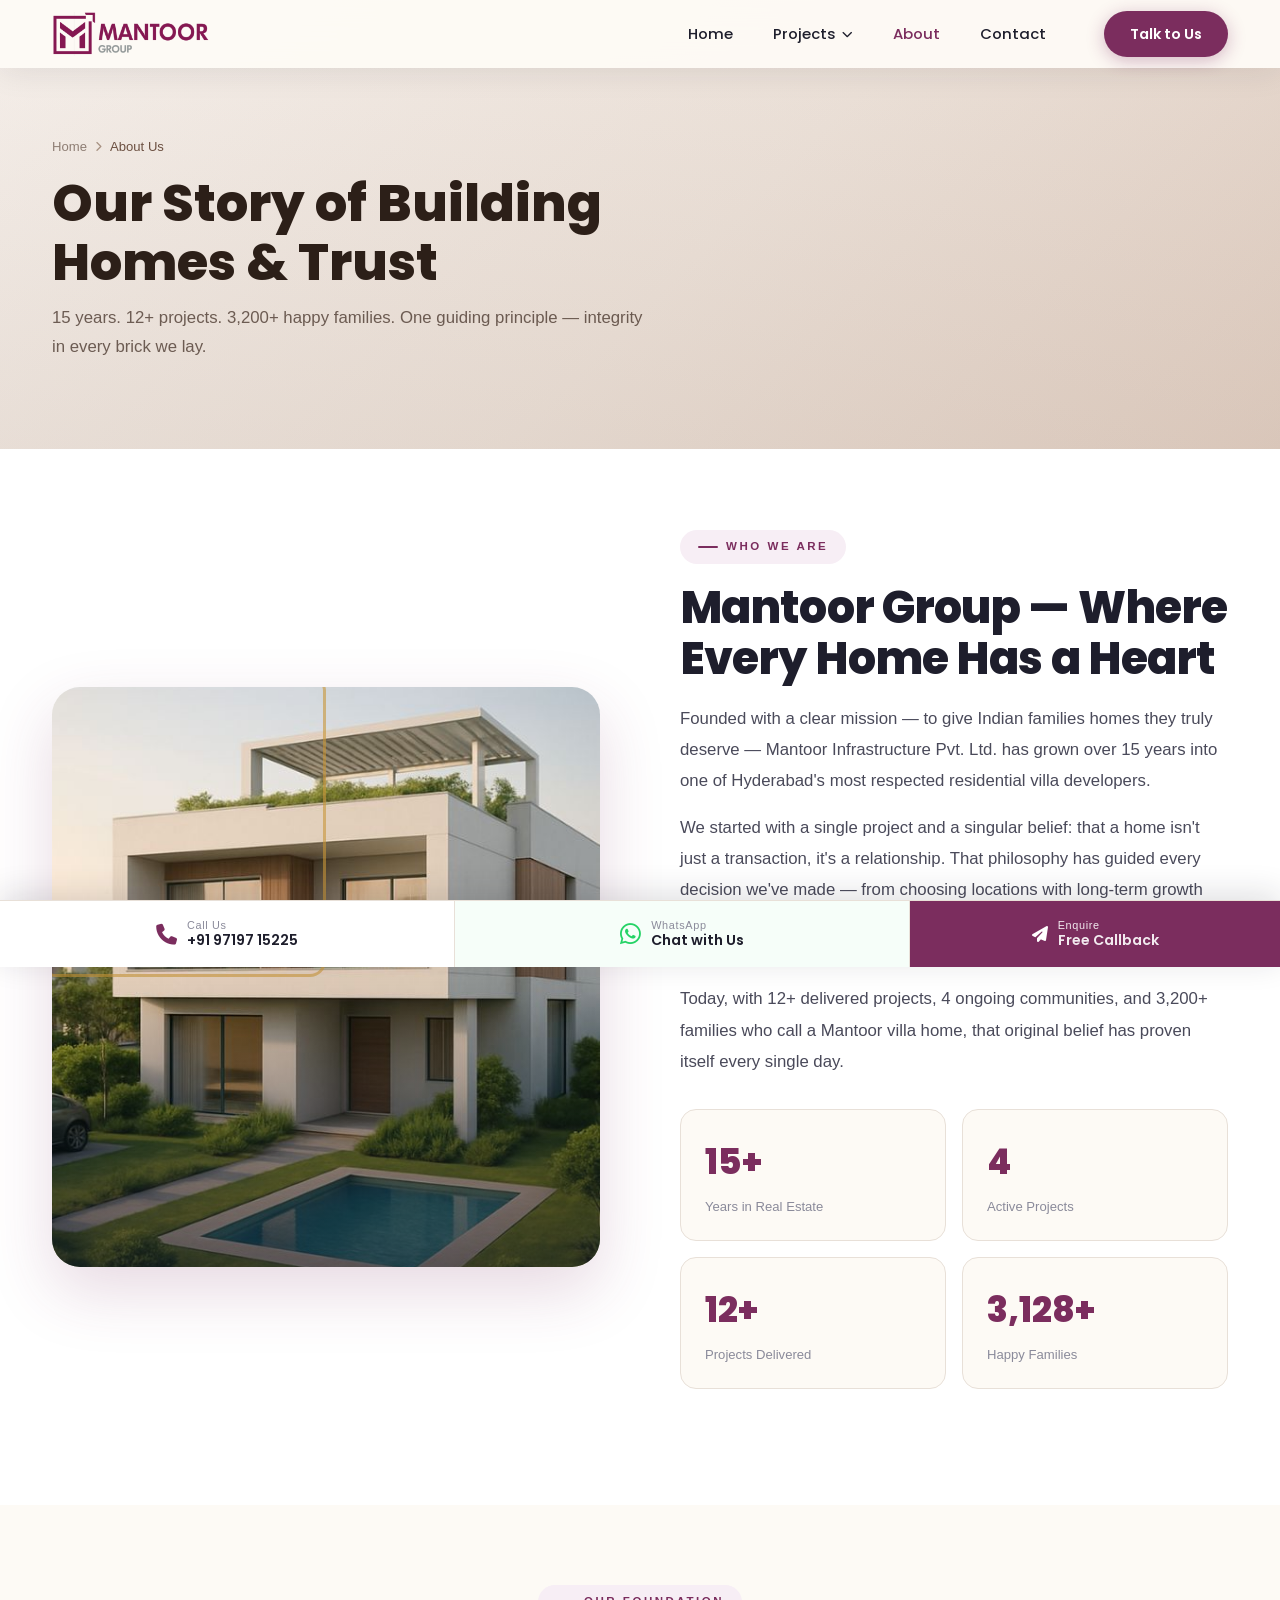
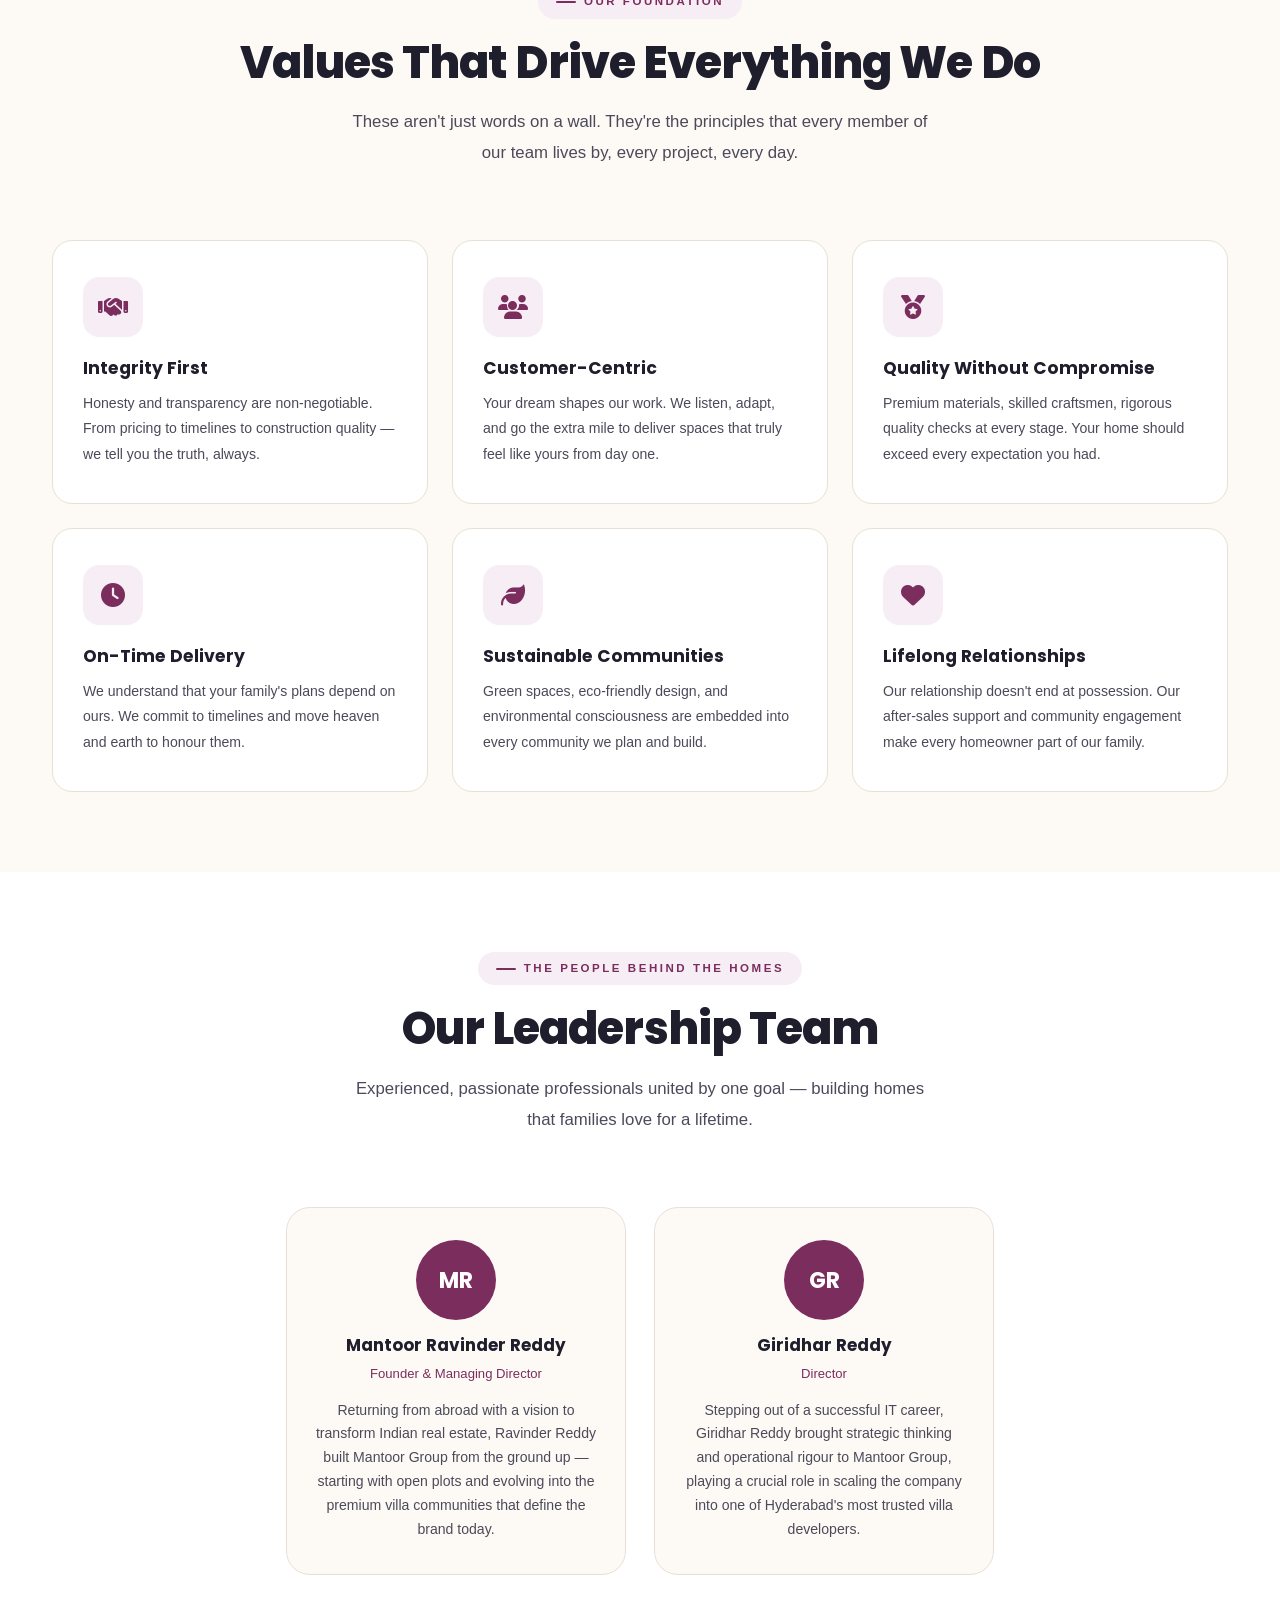
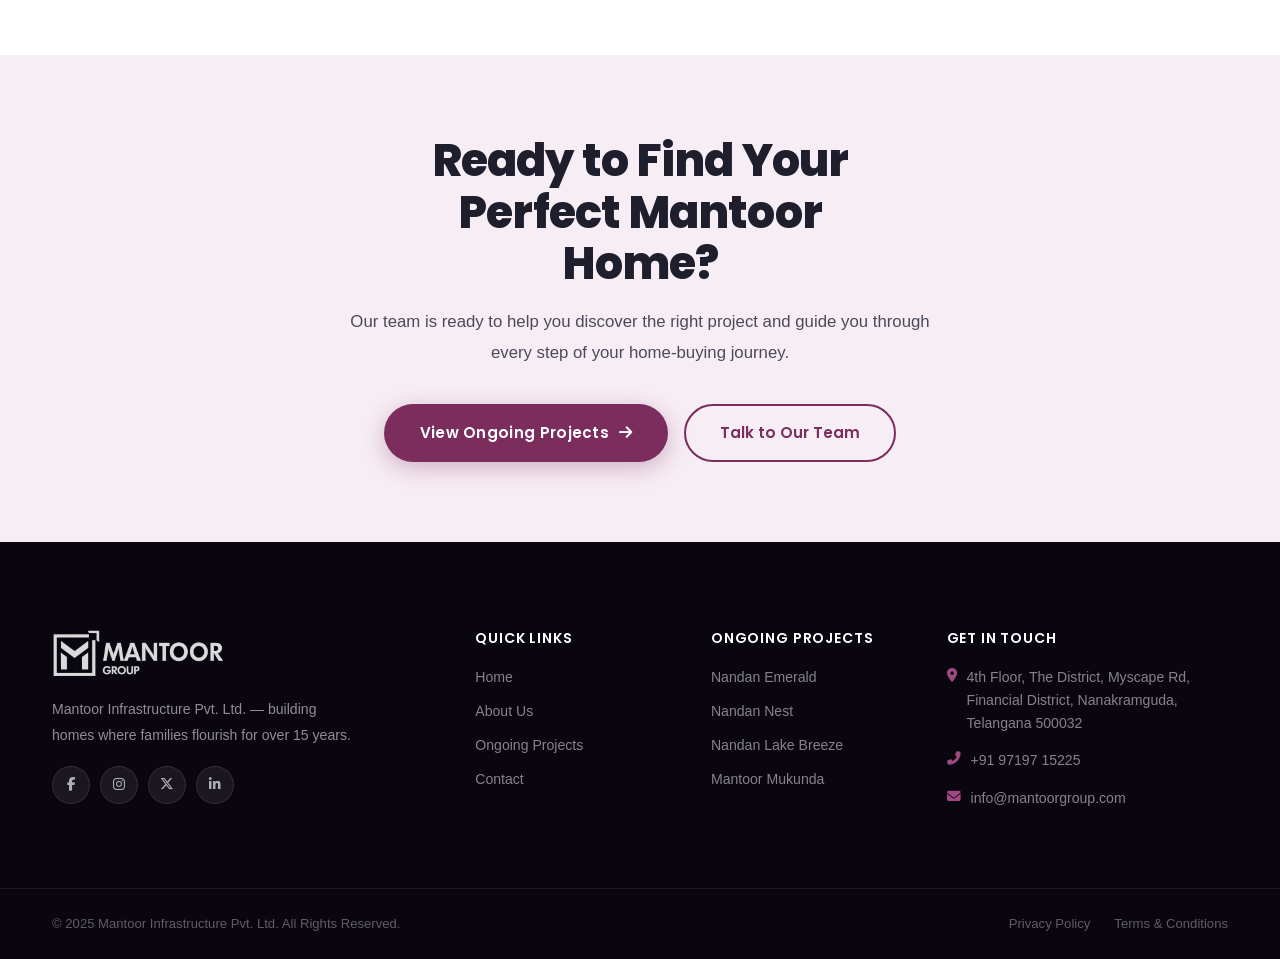
==== pages/about.html @ 2751a130 "first commit" ====
<!DOCTYPE html>
<html lang="en">
<head>
  <meta charset="UTF-8" />
  <meta name="viewport" content="width=device-width, initial-scale=1.0" />
  <title>About Us | Mantoor Group</title>
  <link rel="preconnect" href="https://fonts.googleapis.com" />
  <link rel="preconnect" href="https://fonts.gstatic.com" crossorigin />
  <link href="https://fonts.googleapis.com/css2?family=Poppins:wght@300;400;500;600;700;800&family=Google+Sans:wght@400;500;700&display=swap" rel="stylesheet" />
  <link rel="stylesheet" href="https://cdnjs.cloudflare.com/ajax/libs/font-awesome/6.5.0/css/all.min.css" />
  <link rel="stylesheet" href="../css/style.css" />
  <link rel="stylesheet" href="../css/inner.css" />
  <link rel="icon" type="image/png" href="../images/mantoor-logo.png" />
</head>
<body>
  <header class="navbar" id="navbar">
    <div class="nav-container">
      <a href="../index.html" class="nav-logo"><img src="../images/mantoor-logo.png" alt="Mantoor Group" /></a>
      <nav class="nav-links-desktop">
        <a href="../index.html">Home</a>
        <div class="nav-dropdown">
          <a href="#">Projects <i class="fas fa-chevron-down"></i></a>
          <div class="dropdown-menu">
            <a href="ongoing.html">Ongoing Projects</a>
            <a href="upcoming.html">Upcoming Projects</a>
            <a href="completed.html">Completed Projects</a>
          </div>
        </div>
        <a href="about.html" class="active-nav">About</a>
        <a href="contact.html">Contact</a>
      </nav>
      <a href="tel:+919719715225" class="nav-cta">Talk to Us</a>
      <button class="hamburger" id="hamburgerBtn"><span></span><span></span><span></span></button>
    </div>
  </header>
  <div class="mobile-overlay" id="mobileOverlay"></div>
  <nav class="mobile-menu" id="mobileMenu">
    <button class="mobile-close" id="mobileClose"><i class="fas fa-times"></i></button>
    <div class="mobile-logo"><img src="../images/mantoor-logo.png" alt="Mantoor Group" /></div>
    <ul>
      <li><a href="../index.html" class="mobile-link">Home</a></li>
      <li class="mobile-dropdown-parent">
        <button class="mobile-dropdown-toggle">Projects <i class="fas fa-chevron-down"></i></button>
        <ul class="mobile-dropdown">
          <li><a href="ongoing.html" class="mobile-link">Ongoing Projects</a></li>
          <li><a href="upcoming.html" class="mobile-link">Upcoming Projects</a></li>
          <li><a href="completed.html" class="mobile-link">Completed Projects</a></li>
        </ul>
      </li>
      <li><a href="about.html" class="mobile-link">About</a></li>
      <li><a href="contact.html" class="mobile-link">Contact</a></li>
    </ul>
    <div class="mobile-menu-footer">
      <a href="tel:+919719715225" class="btn-primary">Call Us Now</a>
      <a href="https://wa.me/919719715225" target="_blank" class="btn-whatsapp"><i class="fab fa-whatsapp"></i> WhatsApp</a>
    </div>
  </nav>

  <section class="inner-hero inner-hero--light">
    <div class="inner-hero-bg" style="position:absolute;inset:0;"></div>
    <div class="inner-hero-overlay"></div>
    <div class="container inner-hero-content">
      <div class="breadcrumb"><a href="../index.html">Home</a> <i class="fas fa-chevron-right"></i> <span>About Us</span></div>
      <h1>Our Story of Building<br />Homes &amp; Trust</h1>
      <p>15 years. 12+ projects. 3,200+ happy families. One guiding principle — integrity in every brick we lay.</p>
    </div>
  </section>

  <!-- STORY -->
  <section class="about-page-section">
    <div class="container">
      <div class="about-grid">
        <div class="about-visual reveal-left">
          <div class="about-img-frame">
            <div class="about-img-fill"></div>
          </div>
        </div>
        <div class="about-content reveal-right">
          <span class="section-label">Who We Are</span>
          <h2 class="section-title">Mantoor Group — Where Every Home Has a Heart</h2>
          <p class="section-desc">Founded with a clear mission — to give Indian families homes they truly deserve — Mantoor Infrastructure Pvt. Ltd. has grown over 15 years into one of Hyderabad's most respected residential villa developers.</p>
          <p class="section-desc" style="margin-top:16px;">We started with a single project and a singular belief: that a home isn't just a transaction, it's a relationship. That philosophy has guided every decision we've made — from choosing locations with long-term growth potential, to selecting materials that last generations, to supporting homeowners long after they receive their keys.</p>
          <p class="section-desc" style="margin-top:16px;">Today, with 12+ delivered projects, 4 ongoing communities, and 3,200+ families who call a Mantoor villa home, that original belief has proven itself every single day.</p>
          <div class="about-stats-grid" style="margin-top:32px;">
            <div class="about-stat reveal"><span class="astat-num" data-target="15">0</span><span>+</span><p>Years in Real Estate</p></div>
            <div class="about-stat reveal"><span class="astat-num" data-target="4">0</span><p>Active Projects</p></div>
            <div class="about-stat reveal"><span class="astat-num" data-target="12">0</span><span>+</span><p>Projects Delivered</p></div>
            <div class="about-stat reveal"><span class="astat-num" data-target="3200">0</span><span>+</span><p>Happy Families</p></div>
          </div>
        </div>
      </div>
    </div>
  </section>

  <!-- VALUES -->
  <section class="about-page-section" style="background:var(--color-bg);">
    <div class="container">
      <div class="section-header reveal">
        <span class="section-label">Our Foundation</span>
        <h2 class="section-title">Values That Drive Everything We Do</h2>
        <p class="section-subtitle">These aren't just words on a wall. They're the principles that every member of our team lives by, every project, every day.</p>
      </div>
      <div class="values-grid">
        <div class="value-card reveal"><div class="value-icon"><i class="fas fa-handshake"></i></div><h3>Integrity First</h3><p>Honesty and transparency are non-negotiable. From pricing to timelines to construction quality — we tell you the truth, always.</p></div>
        <div class="value-card reveal"><div class="value-icon"><i class="fas fa-users"></i></div><h3>Customer-Centric</h3><p>Your dream shapes our work. We listen, adapt, and go the extra mile to deliver spaces that truly feel like yours from day one.</p></div>
        <div class="value-card reveal"><div class="value-icon"><i class="fas fa-medal"></i></div><h3>Quality Without Compromise</h3><p>Premium materials, skilled craftsmen, rigorous quality checks at every stage. Your home should exceed every expectation you had.</p></div>
        <div class="value-card reveal"><div class="value-icon"><i class="fas fa-clock"></i></div><h3>On-Time Delivery</h3><p>We understand that your family's plans depend on ours. We commit to timelines and move heaven and earth to honour them.</p></div>
        <div class="value-card reveal"><div class="value-icon"><i class="fas fa-leaf"></i></div><h3>Sustainable Communities</h3><p>Green spaces, eco-friendly design, and environmental consciousness are embedded into every community we plan and build.</p></div>
        <div class="value-card reveal"><div class="value-icon"><i class="fas fa-heart"></i></div><h3>Lifelong Relationships</h3><p>Our relationship doesn't end at possession. Our after-sales support and community engagement make every homeowner part of our family.</p></div>
      </div>
    </div>
  </section>

  <!-- TEAM -->
  <section class="about-page-section">
    <div class="container">
      <div class="section-header reveal">
        <span class="section-label">The People Behind The Homes</span>
        <h2 class="section-title">Our Leadership Team</h2>
        <p class="section-subtitle">Experienced, passionate professionals united by one goal — building homes that families love for a lifetime.</p>
      </div>
      <div class="team-grid">
        <div class="team-card reveal">
          <div class="team-avatar">MR</div>
          <h4>Mantoor Ravinder Reddy</h4>
          <span>Founder &amp; Managing Director</span>
          <p>Returning from abroad with a vision to transform Indian real estate, Ravinder Reddy built Mantoor Group from the ground up — starting with open plots and evolving into the premium villa communities that define the brand today.</p>
        </div>
        <div class="team-card reveal">
          <div class="team-avatar">GR</div>
          <h4>Giridhar Reddy</h4>
          <span>Director</span>
          <p>Stepping out of a successful IT career, Giridhar Reddy brought strategic thinking and operational rigour to Mantoor Group, playing a crucial role in scaling the company into one of Hyderabad's most trusted villa developers.</p>
        </div>
      </div>
    </div>
  </section>

  <!-- CTA -->
  <section style="padding:80px 0;background:var(--color-bg-pastel1);">
    <div class="container" style="text-align:center;">
      <h2 class="section-title reveal" style="max-width:520px;margin:0 auto 16px;">Ready to Find Your Perfect Mantoor Home?</h2>
      <p class="section-subtitle reveal" style="margin:0 auto 36px;">Our team is ready to help you discover the right project and guide you through every step of your home-buying journey.</p>
      <div class="reveal" style="display:flex;gap:16px;justify-content:center;flex-wrap:wrap;">
        <a href="ongoing.html" class="btn-primary">View Ongoing Projects <i class="fas fa-arrow-right"></i></a>
        <a href="contact.html" class="btn-outline">Talk to Our Team</a>
      </div>
    </div>
  </section>

  <footer class="footer">
    <div class="footer-top"><div class="container"><div class="footer-grid">
      <div class="footer-brand">
        <a href="../index.html"><img src="../images/mantoor-logo.png" alt="Mantoor Group" class="footer-logo" /></a>
        <p>Mantoor Infrastructure Pvt. Ltd. — building homes where families flourish for over 15 years.</p>
        <div class="footer-social">
          <a href="https://facebook.com/mantoorgrouphyd" target="_blank"><i class="fab fa-facebook-f"></i></a>
          <a href="https://instagram.com/mantoor.group/" target="_blank"><i class="fab fa-instagram"></i></a>
          <a href="https://x.com/MantoorGroupHyd" target="_blank"><i class="fab fa-x-twitter"></i></a>
          <a href="https://linkedin.com/company/mantoorgroup/" target="_blank"><i class="fab fa-linkedin-in"></i></a>
        </div>
      </div>
      <div class="footer-col"><h4>Quick Links</h4><ul>
        <li><a href="../index.html">Home</a></li><li><a href="about.html">About Us</a></li>
        <li><a href="ongoing.html">Ongoing Projects</a></li><li><a href="contact.html">Contact</a></li>
      </ul></div>
      <div class="footer-col"><h4>Ongoing Projects</h4><ul>
        <li><a href="nandan-emerald.html">Nandan Emerald</a></li>
        <li><a href="nandan-nest.html">Nandan Nest</a></li>
        <li><a href="nandan-lake-breeze.html">Nandan Lake Breeze</a></li>
        <li><a href="mantoor-mukunda.html">Mantoor Mukunda</a></li>
      </ul></div>
      <div class="footer-col"><h4>Get In Touch</h4><address>
        <p><i class="fas fa-map-marker-alt"></i> 4th Floor, The District, Myscape Rd, Financial District, Nanakramguda, Telangana 500032</p>
        <p><i class="fas fa-phone-alt"></i> <a href="tel:+919719715225">+91 97197 15225</a></p>
        <p><i class="fas fa-envelope"></i> <a href="mailto:info@mantoorgroup.com">info@mantoorgroup.com</a></p>
      </address></div>
    </div></div></div>
    <div class="footer-bottom"><div class="container">
      <p>&copy; 2025 Mantoor Infrastructure Pvt. Ltd. All Rights Reserved.</p>
      <div class="footer-bottom-links"><a href="#">Privacy Policy</a><a href="#">Terms &amp; Conditions</a></div>
    </div></div>
  </footer>

  <div class="floating-cta-bar" id="floatingCta">
    <a href="tel:+919719715225" class="fcta-item fcta-call"><i class="fas fa-phone-alt"></i><div class="fcta-text"><span class="fcta-label">Call Us</span><span class="fcta-value">+91 97197 15225</span></div></a>
    <a href="https://wa.me/919719715225" target="_blank" class="fcta-item fcta-whatsapp"><i class="fab fa-whatsapp"></i><div class="fcta-text"><span class="fcta-label">WhatsApp</span><span class="fcta-value">Chat with Us</span></div></a>
    <a href="contact.html" class="fcta-item fcta-enquire"><i class="fas fa-paper-plane"></i><div class="fcta-text"><span class="fcta-label">Enquire</span><span class="fcta-value">Free Callback</span></div></a>
  </div>
  <script src="../js/main.js"></script>
</body>
</html>
---- css/style.css ----
/* ═══════════════════════════════════════════
   MANTOOR GROUP — PREMIUM STYLESHEET v2
   ═══════════════════════════════════════════ */

/* ─── CSS CUSTOM PROPERTIES ─── */
:root {
  --color-primary:    #7B2D5E;
  --color-primary-dk: #5A1F44;
  --color-primary-lt: #A04880;
  --color-gold:       #C9963A;
  --color-gold-lt:    #E8B96A;

  --color-bg:         #FDFAF5;
  --color-bg-alt:     #F5F0E8;
  --color-bg-pastel1: #F7EEF5;
  --color-bg-pastel2: #EDF3F0;
  --color-bg-pastel3: #FFF4EC;
  --color-bg-pastel4: #EEF1F8;

  --color-dark:       #0D1628;
  --color-dark-mid:   #162036;
  --color-dark-lt:    #1E2D48;

  --color-text:       #1E1E2C;
  --color-text-mid:   #4A4A5A;
  --color-text-muted: #8A8A9A;
  --color-border:     #E8E0D8;
  --color-white:      #FFFFFF;

  --font-heading:     'Poppins', sans-serif;
  --font-body:        'Google Sans', 'Nunito Sans', sans-serif;

  --radius-sm:  8px;
  --radius-md:  16px;
  --radius-lg:  24px;
  --radius-xl:  40px;

  --shadow-sm:   0 2px 12px rgba(123,45,94,0.08);
  --shadow-md:   0 8px 32px rgba(123,45,94,0.14);
  --shadow-lg:   0 24px 64px rgba(123,45,94,0.18);
  --shadow-card: 0 4px 28px rgba(30,30,44,0.08);
  --shadow-gold: 0 8px 32px rgba(201,150,58,0.25);

  --transition:      0.35s cubic-bezier(0.4, 0, 0.2, 1);
  --transition-slow: 0.6s cubic-bezier(0.4, 0, 0.2, 1);
  --nav-h: 88px;
}

/* ─── RESET ─── */
*, *::before, *::after { box-sizing: border-box; margin: 0; padding: 0; }
html { scroll-behavior: smooth; font-size: 16px; -webkit-text-size-adjust: 100%; }
body {
  font-family: var(--font-body);
  background: var(--color-bg);
  color: var(--color-text);
  line-height: 1.7;
  overflow-x: hidden;
}
img { max-width: 100%; display: block; }
a   { text-decoration: none; color: inherit; }
ul  { list-style: none; }
address { font-style: normal; }
button { cursor: pointer; border: none; background: none; font-family: inherit; }

h1, h2, h3, h4, h5 {
  font-family: var(--font-heading);
  line-height: 1.15;
  color: var(--color-text);
}

/* ─── UTILITIES ─── */
.container {
  max-width: 1240px;
  width: 100%;
  margin: 0 auto;
  padding: 0 32px;
}
.mt-24 { margin-top: 24px; }

.section-label {
  display: inline-flex;
  align-items: center;
  gap: 8px;
  font-family: var(--font-body);
  font-size: 0.72rem;
  font-weight: 600;
  letter-spacing: 0.22em;
  text-transform: uppercase;
  color: var(--color-primary);
  background: var(--color-bg-pastel1);
  padding: 7px 18px;
  border-radius: 100px;
  margin-bottom: 18px;
}
.section-label::before {
  content: '';
  width: 20px;
  height: 2px;
  background: var(--color-primary);
  border-radius: 2px;
  display: inline-block;
}

.section-title {
  font-size: clamp(2rem, 3.5vw, 3rem);
  font-weight: 800;
  color: var(--color-text);
  line-height: 1.15;
  margin-bottom: 18px;
  letter-spacing: -0.02em;
}

.section-subtitle, .section-desc {
  font-size: 1.05rem;
  color: var(--color-text-mid);
  max-width: 600px;
  line-height: 1.85;
}

.section-header { text-align: center; margin-bottom: 72px; }
.section-header .section-subtitle { margin: 0 auto; }
.section-header .section-label { margin-left: auto; margin-right: auto; display: flex; width: fit-content; }

/* ─── SCROLL REVEAL ─── */
.reveal       { opacity: 0; transform: translateY(48px); transition: opacity 0.8s ease, transform 0.8s ease; }
.reveal-left  { opacity: 0; transform: translateX(-56px); transition: opacity 0.8s ease, transform 0.8s ease; }
.reveal-right { opacity: 0; transform: translateX(56px);  transition: opacity 0.8s ease, transform 0.8s ease; }
.reveal-scale { opacity: 0; transform: scale(0.92);       transition: opacity 0.8s ease, transform 0.8s ease; }

.reveal.visible, .reveal-left.visible,
.reveal-right.visible, .reveal-scale.visible {
  opacity: 1;
  transform: translate(0, 0) scale(1);
}

/* ─── BUTTONS ─── */
.btn-primary {
  display: inline-flex;
  align-items: center;
  gap: 10px;
  background: var(--color-primary);
  color: var(--color-white);
  padding: 15px 36px;
  border-radius: 100px;
  font-family: var(--font-heading);
  font-weight: 600;
  font-size: 0.95rem;
  letter-spacing: 0.02em;
  transition: var(--transition);
  box-shadow: 0 6px 24px rgba(123,45,94,0.32);
  position: relative;
  overflow: hidden;
}
.btn-primary::after {
  content: '';
  position: absolute;
  inset: 0;
  background: linear-gradient(135deg, rgba(255,255,255,0.18), transparent 60%);
  opacity: 0;
  transition: var(--transition);
}
.btn-primary:hover {
  background: var(--color-primary-dk);
  transform: translateY(-3px);
  box-shadow: 0 12px 36px rgba(123,45,94,0.42);
}
.btn-primary:hover::after { opacity: 1; }
.btn-primary:active { transform: translateY(0); }

.btn-gold {
  display: inline-flex;
  align-items: center;
  gap: 10px;
  background: linear-gradient(135deg, var(--color-gold), var(--color-gold-lt));
  color: #1a0a00;
  padding: 15px 36px;
  border-radius: 100px;
  font-family: var(--font-heading);
  font-weight: 700;
  font-size: 0.95rem;
  transition: var(--transition);
  box-shadow: var(--shadow-gold);
}
.btn-gold:hover {
  transform: translateY(-3px);
  box-shadow: 0 16px 48px rgba(201,150,58,0.4);
}

.btn-outline {
  display: inline-flex;
  align-items: center;
  gap: 10px;
  background: transparent;
  color: var(--color-primary);
  padding: 14px 34px;
  border-radius: 100px;
  border: 2px solid var(--color-primary);
  font-family: var(--font-heading);
  font-weight: 600;
  font-size: 0.95rem;
  transition: var(--transition);
}
.btn-outline:hover {
  background: var(--color-primary);
  color: var(--color-white);
  transform: translateY(-3px);
  box-shadow: 0 10px 32px rgba(123,45,94,0.3);
}

.btn-outline-white {
  display: inline-flex;
  align-items: center;
  gap: 10px;
  background: transparent;
  color: rgba(255,255,255,0.9);
  padding: 14px 34px;
  border-radius: 100px;
  border: 2px solid rgba(255,255,255,0.5);
  font-family: var(--font-heading);
  font-weight: 600;
  font-size: 0.95rem;
  transition: var(--transition);
}
.btn-outline-white:hover {
  background: rgba(255,255,255,0.15);
  border-color: white;
  color: white;
  transform: translateY(-3px);
}

.btn-ghost {
  display: inline-flex;
  align-items: center;
  gap: 10px;
  background: transparent;
  color: rgba(255,255,255,0.7);
  padding: 14px 34px;
  border-radius: 100px;
  border: 2px solid rgba(255,255,255,0.25);
  font-family: var(--font-heading);
  font-weight: 600;
  font-size: 0.95rem;
  transition: var(--transition);
}
.btn-ghost:hover {
  border-color: rgba(255,255,255,0.6);
  color: white;
  transform: translateY(-3px);
}

.btn-whatsapp {
  display: inline-flex;
  align-items: center;
  gap: 8px;
  background: #25D366;
  color: white;
  padding: 14px 28px;
  border-radius: 100px;
  font-family: var(--font-heading);
  font-weight: 600;
  font-size: 0.92rem;
  transition: var(--transition);
  box-shadow: 0 4px 20px rgba(37,211,102,0.3);
}
.btn-whatsapp:hover { background: #128C7E; transform: translateY(-3px); }

/* ═══════════════════════════════════════════
   NAVBAR
   ═══════════════════════════════════════════ */
.navbar {
  position: fixed;
  top: 0; left: 0; right: 0;
  height: var(--nav-h);
  z-index: 1000;
  transition: background 0.45s ease, box-shadow 0.45s ease, height 0.35s ease;
}
.navbar.scrolled {
  background: rgba(253,250,245,0.97);
  backdrop-filter: blur(20px);
  box-shadow: 0 2px 32px rgba(30,30,44,0.10);
  height: 68px;
}

.nav-container {
  max-width: 1240px;
  margin: 0 auto;
  padding: 0 32px;
  height: 100%;
  display: flex;
  align-items: center;
  gap: 40px;
}

/* BIGGER LOGO */
.nav-logo img {
  height: 58px;
  width: auto;
  transition: var(--transition);
}
.navbar.scrolled .nav-logo img { height: 44px; }

.nav-links-desktop {
  display: flex;
  align-items: center;
  gap: 4px;
  margin-left: auto;
}

.nav-links-desktop > a,
.nav-dropdown > a {
  font-family: var(--font-heading);
  font-size: 0.93rem;
  font-weight: 500;
  color: var(--color-text);
  padding: 8px 18px;
  border-radius: 100px;
  transition: var(--transition);
  display: flex;
  align-items: center;
  gap: 6px;
}
.navbar:not(.scrolled) .nav-links-desktop > a,
.navbar:not(.scrolled) .nav-dropdown > a { color: rgba(255,255,255,0.9); }
.navbar:not(.scrolled) .nav-links-desktop > a:hover,
.navbar:not(.scrolled) .nav-dropdown > a:hover { background: rgba(255,255,255,0.12); color: white; }
.navbar.scrolled .nav-links-desktop > a:hover,
.navbar.scrolled .nav-dropdown > a:hover { background: var(--color-bg-pastel1); color: var(--color-primary); }

/* Dropdown */
.nav-dropdown { position: relative; }
.nav-dropdown > a i { font-size: 0.68rem; transition: transform 0.3s ease; }
.nav-dropdown:hover > a i { transform: rotate(180deg); }

.dropdown-menu {
  position: absolute;
  top: calc(100% + 10px);
  left: 50%;
  transform: translateX(-50%) translateY(8px);
  background: white;
  border-radius: var(--radius-md);
  box-shadow: 0 20px 60px rgba(30,30,44,0.14);
  padding: 8px;
  min-width: 230px;
  opacity: 0;
  visibility: hidden;
  transition: all 0.3s cubic-bezier(0.4,0,0.2,1);
  border: 1px solid rgba(232,224,216,0.6);
}
.nav-dropdown:hover .dropdown-menu {
  opacity: 1;
  visibility: visible;
  transform: translateX(-50%) translateY(0);
}
.dropdown-menu a {
  display: block;
  padding: 11px 18px;
  font-family: var(--font-heading);
  font-size: 0.88rem;
  font-weight: 500;
  color: var(--color-text-mid);
  border-radius: var(--radius-sm);
  transition: var(--transition);
}
.dropdown-menu a:hover {
  background: var(--color-bg-pastel1);
  color: var(--color-primary);
  padding-left: 24px;
}

.nav-cta {
  font-family: var(--font-heading);
  font-size: 0.9rem;
  font-weight: 600;
  background: var(--color-primary);
  color: white !important;
  padding: 11px 26px;
  border-radius: 100px;
  transition: var(--transition);
  white-space: nowrap;
  box-shadow: 0 4px 18px rgba(123,45,94,0.32);
}
.nav-cta:hover {
  background: var(--color-primary-dk);
  transform: translateY(-2px);
  box-shadow: 0 8px 28px rgba(123,45,94,0.42);
}

.hamburger {
  display: none;
  flex-direction: column;
  gap: 5px;
  padding: 8px;
  margin-left: auto;
}
.hamburger span {
  display: block;
  width: 26px;
  height: 2px;
  background: var(--color-text);
  border-radius: 2px;
  transition: var(--transition);
}
.navbar:not(.scrolled) .hamburger span { background: white; }
.hamburger.active span:nth-child(1) { transform: rotate(45deg) translate(5px, 5px); }
.hamburger.active span:nth-child(2) { opacity: 0; }
.hamburger.active span:nth-child(3) { transform: rotate(-45deg) translate(5px, -5px); }

/* Mobile Menu */
.mobile-overlay {
  position: fixed; inset: 0;
  background: rgba(13,22,40,0.55);
  z-index: 1100; opacity: 0; visibility: hidden;
  transition: var(--transition); backdrop-filter: blur(6px);
}
.mobile-overlay.active { opacity: 1; visibility: visible; }

.mobile-menu {
  position: fixed; top: 0; right: 0;
  width: min(400px, 92vw);
  height: 100dvh;
  background: var(--color-white);
  z-index: 1200;
  transform: translateX(100%);
  transition: transform 0.45s cubic-bezier(0.4,0,0.2,1);
  overflow-y: auto;
  display: flex;
  flex-direction: column;
  padding: 32px 28px;
}
.mobile-menu.active { transform: translateX(0); }

.mobile-close {
  align-self: flex-end;
  width: 44px; height: 44px;
  border-radius: 50%;
  background: var(--color-bg-alt);
  display: flex; align-items: center; justify-content: center;
  font-size: 1.1rem; color: var(--color-text);
  transition: var(--transition); flex-shrink: 0;
}
.mobile-close:hover { background: var(--color-bg-pastel1); color: var(--color-primary); }

.mobile-logo { padding: 20px 0 32px; border-bottom: 1px solid var(--color-border); margin-bottom: 24px; }
.mobile-logo img { height: 46px; }

.mobile-menu ul { display: flex; flex-direction: column; gap: 4px; }

.mobile-link {
  display: block;
  font-family: var(--font-heading);
  font-size: 1.05rem; font-weight: 500;
  color: var(--color-text);
  padding: 14px 16px;
  border-radius: var(--radius-sm);
  transition: var(--transition);
}
.mobile-link:hover { background: var(--color-bg-pastel1); color: var(--color-primary); padding-left: 22px; }

.mobile-dropdown-toggle {
  display: flex; align-items: center; justify-content: space-between;
  width: 100%;
  font-family: var(--font-heading);
  font-size: 1.05rem; font-weight: 500; color: var(--color-text);
  padding: 14px 16px; border-radius: var(--radius-sm); transition: var(--transition);
}
.mobile-dropdown-toggle:hover { background: var(--color-bg-pastel1); color: var(--color-primary); }
.mobile-dropdown-toggle i { transition: transform 0.3s ease; }
.mobile-dropdown-toggle.open i { transform: rotate(180deg); }

.mobile-dropdown { padding-left: 16px; overflow: hidden; max-height: 0; transition: max-height 0.4s ease; }
.mobile-dropdown.open { max-height: 200px; }
.mobile-dropdown li { margin: 2px 0; }
.mobile-dropdown .mobile-link { font-size: 0.93rem; color: var(--color-text-mid); }

.mobile-menu-footer {
  margin-top: auto; padding-top: 32px;
  border-top: 1px solid var(--color-border);
  display: flex; flex-direction: column; gap: 12px;
}

/* ═══════════════════════════════════════════
   HERO — SPLIT LAYOUT (image | text)
   ═══════════════════════════════════════════ */
.hero-split {
  display: flex;
  min-height: 100dvh;
  padding-top: var(--nav-h);
  background: var(--color-bg);
}
.hero-split-img {
  flex: 0 0 55%;
  position: relative;
  overflow: hidden;
}
.hero-split-img img {
  width: 100%;
  height: 100%;
  object-fit: cover;
  object-position: center top;
  display: block;
}
.hero-split-content {
  flex: 1;
  display: flex;
  flex-direction: column;
  justify-content: center;
  padding: 56px 64px 56px 60px;
  background: var(--color-bg);
}
.hero-split-content .hero-eyebrow {
  color: var(--color-gold);
  margin-bottom: 20px;
  opacity: 1;
}
.hero-split-content .hero-eyebrow::before { background: var(--color-gold); }
.hero-split-content .hero-title {
  color: var(--color-text);
  font-size: clamp(1.9rem, 2.8vw, 3rem);
  max-width: 480px;
}
.hero-split-content .highlight-text { color: var(--color-primary); }
.hero-split-content .hero-subtitle {
  color: var(--color-text-mid);
  margin-bottom: 36px;
  max-width: 400px;
}
.hero-split-content .hero-actions .btn-outline {
  padding: 12px 28px;
  font-size: 0.88rem;
}
@media (max-width: 960px) {
  .hero-split { flex-direction: column; min-height: auto; }
  .hero-split-img { flex: 0 0 auto; height: 52vw; min-height: 260px; max-height: 420px; }
  .hero-split-content { padding: 44px 32px 52px; }
  .hero-split-content .hero-title { font-size: clamp(1.7rem, 5vw, 2.4rem); max-width: 100%; }
  .hero-split-content .hero-subtitle { max-width: 100%; }
}
@media (max-width: 540px) {
  .hero-split-img { height: 60vw; }
  .hero-split-content { padding: 36px 20px 48px; }
  .hero-split-content .hero-actions { flex-direction: column; }
  .hero-split-content .hero-actions > * { width: 100%; justify-content: center; }
}

/* ═══════════════════════════════════════════
   HERO — CAROUSEL
   ═══════════════════════════════════════════ */
.hero-carousel {
  position: relative;
  margin-top: var(--nav-h);
  width: 100%;
  overflow: hidden;
}

.hc-slides {
  position: relative;
  width: 100%;
}

/* Inactive slides stack absolutely over the active one */
.hc-slide {
  position: absolute;
  top: 0;
  left: 0;
  width: 100%;
  opacity: 0;
  transition: opacity 1.2s ease-in-out;
  will-change: opacity;
}

/* Active slide is in normal flow — its image sets the container height */
.hc-slide.active {
  position: relative;
  opacity: 1;
}

/* Image fills its slide naturally — no forced height, no stretching */
.hc-slide-img {
  width: 100%;
  height: auto;
  display: block;
}

.hc-overlay {
  position: absolute;
  inset: 0;
  background: rgba(0, 0, 0, 0.08);
  z-index: 1;
}

.hc-content {
  position: relative;
  z-index: 2;
  padding-top: calc(var(--nav-h) + 24px);
  max-width: 680px;
}

.hc-content .hero-eyebrow        { color: var(--color-gold); }
.hc-content .hero-eyebrow::before { background: var(--color-gold); }
.hc-content .hero-title           { color: #fff; }
.hc-content .highlight-text       { color: var(--color-gold); }
.hc-content .hero-subtitle        { color: rgba(255, 255, 255, 0.82); }

/* Navigation arrows */
.hc-btn {
  position: absolute;
  top: 50%;
  transform: translateY(-50%);
  z-index: 3;
  width: 50px;
  height: 50px;
  border-radius: 50%;
  border: 1.5px solid rgba(255, 255, 255, 0.40);
  background: rgba(255, 255, 255, 0.12);
  backdrop-filter: blur(6px);
  color: #fff;
  font-size: 1rem;
  cursor: pointer;
  display: flex;
  align-items: center;
  justify-content: center;
  transition: background 0.25s, border-color 0.25s, transform 0.25s;
}
.hc-btn:hover {
  background: rgba(255, 255, 255, 0.25);
  border-color: rgba(255, 255, 255, 0.70);
  transform: translateY(-50%) scale(1.08);
}
.hc-prev { left: 32px; }
.hc-next { right: 32px; }

/* Dot indicators */
.hc-dots {
  position: absolute;
  bottom: 36px;
  left: 50%;
  transform: translateX(-50%);
  z-index: 3;
  display: flex;
  gap: 10px;
  align-items: center;
}
.hc-dot {
  width: 8px;
  height: 8px;
  border-radius: 50%;
  background: rgba(255, 255, 255, 0.40);
  border: none;
  cursor: pointer;
  padding: 0;
  transition: background 0.3s, transform 0.3s, width 0.3s;
}
.hc-dot.active {
  background: var(--color-gold);
  transform: scale(1.35);
  width: 24px;
  border-radius: 100px;
}

@media (max-width: 768px) {
  .hc-content {
    max-width: 100%;
    padding-left: 20px;
    padding-right: 20px;
  }
  .hc-btn { width: 40px; height: 40px; font-size: 0.85rem; }
  .hc-prev { left: 12px; }
  .hc-next { right: 12px; }
  .hc-dots { bottom: 24px; }
}

/* ═══════════════════════════════════════════
   HERO — REAL IMAGE BACKGROUND (legacy, kept for reference)
   ═══════════════════════════════════════════ */
.hero {
  position: relative;
  height: 100dvh;
  min-height: 600px;
  display: flex;
  align-items: flex-end;
  overflow: hidden;
}

.hero-bg {
  position: absolute;
  inset: 0;
  background-image: url('../images/hero-bg.png');
  background-size: cover;
  background-position: center center;
  transform: scale(1.04);
  transition: transform 12s ease-out;
  will-change: transform;
}
.hero-bg.loaded { transform: scale(1); }

.hero-overlay {
  position: absolute;
  inset: 0;
  background:
    linear-gradient(
      to top,
      rgba(10,6,14,0.88) 0%,
      rgba(10,6,14,0.55) 40%,
      rgba(10,6,14,0.20) 100%
    );
  z-index: 1;
}
/* Side vignette */
.hero-overlay::after {
  content: '';
  position: absolute;
  inset: 0;
  background: linear-gradient(
    to right,
    rgba(10,6,14,0.50) 0%,
    transparent 60%
  );
}

.hero-content {
  position: relative;
  z-index: 2;
  width: 100%;
  max-width: 1240px;
  margin: 0 auto;
  padding: 0 48px 88px;
}

/* Thin top divider line for elegance */
.hero-eyebrow {
  display: inline-flex;
  align-items: center;
  gap: 12px;
  font-family: var(--font-body);
  font-size: 0.7rem;
  font-weight: 500;
  letter-spacing: 0.28em;
  text-transform: uppercase;
  color: var(--color-gold-lt);
  margin-bottom: 22px;
  opacity: 0.9;
}
.hero-eyebrow::before {
  content: '';
  display: block;
  width: 28px;
  height: 1px;
  background: var(--color-gold-lt);
  opacity: 0.8;
}

/* CLEAN, PREMIUM HEADLINE — not huge */
.hero-title {
  font-size: clamp(2.2rem, 3.8vw, 3.6rem);
  font-weight: 700;
  color: white;
  line-height: 1.18;
  margin-bottom: 18px;
  letter-spacing: -0.02em;
  max-width: 580px;
}

/* Only the key phrase gets gold — not the whole line */
.highlight-text {
  color: var(--color-gold-lt);
  font-style: normal;
  /* No background-clip — simpler, cleaner */
}

.hero-subtitle {
  font-size: 0.97rem;
  font-weight: 400;
  color: rgba(255,255,255,0.62);
  max-width: 420px;
  margin-bottom: 36px;
  line-height: 1.9;
  letter-spacing: 0.01em;
}

.hero-actions {
  display: flex;
  align-items: center;
  gap: 14px;
  flex-wrap: wrap;
}

/* Smaller, refined CTA buttons in hero */
.hero-actions .btn-gold {
  padding: 12px 28px;
  font-size: 0.88rem;
  font-weight: 600;
  letter-spacing: 0.04em;
  box-shadow: 0 6px 24px rgba(201,150,58,0.3);
}
.hero-actions .btn-outline-white {
  padding: 11px 26px;
  font-size: 0.88rem;
  font-weight: 500;
  border-width: 1px;
  border-color: rgba(255,255,255,0.35);
  color: rgba(255,255,255,0.8);
  letter-spacing: 0.04em;
}
.hero-actions .btn-outline-white:hover {
  background: rgba(255,255,255,0.10);
  border-color: rgba(255,255,255,0.6);
  color: white;
}

/* Scroll indicator */
.hero-scroll-indicator {
  position: absolute;
  bottom: 36px;
  right: 48px;
  z-index: 2;
  display: flex;
  flex-direction: column;
  align-items: center;
  gap: 10px;
  color: rgba(255,255,255,0.4);
  font-size: 0.62rem;
  letter-spacing: 0.22em;
  text-transform: uppercase;
  writing-mode: vertical-rl;
}
.scroll-line {
  width: 1px;
  height: 52px;
  background: linear-gradient(to bottom, rgba(255,255,255,0.5), transparent);
  animation: scrollPulse 2.2s ease infinite;
}
@keyframes scrollPulse {
  0%, 100% { transform: scaleY(1); opacity: 0.5; }
  50% { transform: scaleY(0.55); opacity: 1; }
}

/* ═══════════════════════════════════════════
   ABOUT SECTION — SINGLE IMAGE LEFT
   ═══════════════════════════════════════════ */
.about-section {
  min-height: 100vh;
  display: flex;
  align-items: center;
  background: var(--color-white);
  padding: 100px 0;
}

.about-grid {
  display: grid;
  grid-template-columns: 1fr 1fr;
  gap: 80px;
  align-items: center;
}

/* ─ Single-image left column ─ */
.about-visual { position: relative; }

.about-img-frame {
  position: relative;
  border-radius: 28px;
  overflow: hidden;
  height: 580px;
  box-shadow: var(--shadow-lg);
}

.about-img-fill {
  position: absolute;
  inset: 0;
  background-image: url('../images/home-2.jpg');
  background-size: cover;
  background-position: center;
  transition: transform 0.7s ease;
}

.about-img-fill::after {
  content: '';
  position: absolute; inset: 0;
  background:
    linear-gradient(to bottom, transparent 50%, rgba(13,22,40,0.6) 100%);
}
.about-visual:hover .about-img-fill { transform: scale(1.04); }

/* Decorative gold border frame */
.about-img-frame::before {
  content: '';
  position: absolute;
  top: -12px; left: -12px;
  right: 50%; bottom: 50%;
  border: 3px solid var(--color-gold);
  border-radius: 16px;
  z-index: 2;
  pointer-events: none;
  opacity: 0.6;
}

/* 15+ badge floating on image */
.about-badge-float {
  position: absolute;
  bottom: -24px;
  right: -24px;
  width: 130px;
  height: 130px;
  background: var(--color-primary);
  border-radius: 50%;
  display: flex;
  flex-direction: column;
  align-items: center;
  justify-content: center;
  text-align: center;
  box-shadow: var(--shadow-md);
  z-index: 3;
  border: 4px solid var(--color-white);
}
.badge-num {
  font-family: var(--font-heading);
  font-size: 2.2rem;
  font-weight: 800;
  color: var(--color-gold-lt);
  line-height: 1;
}
.badge-text {
  font-size: 0.7rem;
  color: rgba(255,255,255,0.85);
  margin-top: 4px;
  line-height: 1.4;
  font-weight: 500;
}

/* Decorative dot cluster */
.about-dots {
  position: absolute;
  top: 40px;
  right: -40px;
  width: 100px;
  height: 100px;
  background-image: radial-gradient(circle, var(--color-primary) 1.5px, transparent 1.5px);
  background-size: 14px 14px;
  opacity: 0.2;
  z-index: 0;
}

/* ─ Right content ─ */
.about-content {}

.about-stats-grid {
  display: grid;
  grid-template-columns: 1fr 1fr;
  gap: 16px;
  margin: 32px 0 36px;
}

.about-stat {
  background: var(--color-bg);
  border: 1px solid var(--color-border);
  border-radius: var(--radius-md);
  padding: 22px 24px;
  transition: var(--transition);
}
.about-stat:hover {
  border-color: var(--color-primary);
  background: var(--color-bg-pastel1);
  transform: translateY(-4px);
  box-shadow: var(--shadow-sm);
}
.about-stat .astat-num {
  font-family: var(--font-heading);
  font-size: 2.2rem;
  font-weight: 800;
  color: var(--color-primary);
}
.about-stat > span:last-of-type {
  font-family: var(--font-heading);
  font-size: 2.2rem;
  font-weight: 800;
  color: var(--color-primary);
}
.about-stat p {
  font-size: 0.82rem;
  color: var(--color-text-muted);
  margin-top: 4px;
  font-weight: 500;
}

/* ═══════════════════════════════════════════
   PROJECTS SECTION — DARK NAVY
   ═══════════════════════════════════════════ */
.projects-section {
  min-height: 100vh;
  display: flex;
  align-items: center;
  padding: 100px 0;
  background: var(--color-dark);
  position: relative;
  overflow: hidden;
}

/* Dot grid pattern */
.projects-section::before {
  content: '';
  position: absolute;
  inset: 0;
  background-image: radial-gradient(circle, rgba(255,255,255,0.04) 1px, transparent 1px);
  background-size: 32px 32px;
  pointer-events: none;
}

/* Ambient glow orbs */
.projects-section::after {
  content: '';
  position: absolute;
  top: -200px; right: -200px;
  width: 700px; height: 700px;
  background: radial-gradient(ellipse, rgba(123,45,94,0.18) 0%, transparent 70%);
  border-radius: 50%;
  pointer-events: none;
}

.projects-glow-left {
  position: absolute;
  bottom: -200px; left: -200px;
  width: 600px; height: 600px;
  background: radial-gradient(ellipse, rgba(201,150,58,0.10) 0%, transparent 70%);
  border-radius: 50%;
  pointer-events: none;
}

/* Section label on dark bg */
.projects-section .section-label {
  background: rgba(255,255,255,0.08);
  color: var(--color-gold-lt);
  border: 1px solid rgba(201,150,58,0.25);
}
.projects-section .section-label::before { background: var(--color-gold-lt); }
.projects-section .section-title { color: white; }
.projects-section .section-subtitle { color: rgba(255,255,255,0.6); }

.projects-grid {
  display: grid;
  grid-template-columns: repeat(2, 1fr);
  gap: 24px;
  margin-bottom: 48px;
}

.project-card {
  background: var(--color-dark-mid);
  border-radius: 20px;
  overflow: hidden;
  border: 1px solid rgba(255,255,255,0.07);
  transition: var(--transition);
  position: relative;
}
.project-card:hover {
  transform: translateY(-10px);
  border-color: rgba(201,150,58,0.3);
  box-shadow: 0 30px 80px rgba(0,0,0,0.4), 0 0 0 1px rgba(201,150,58,0.15);
}

.project-card-img {
  position: relative;
  height: 260px;
  overflow: hidden;
}

.project-img-bg {
  position: absolute;
  inset: 0;
  background-size: cover;
  background-position: center;
  transition: transform 0.7s ease;
}
.project-card:hover .project-img-bg { transform: scale(1.08); }

/* Project image backgrounds */
.proj-bg-1 {
  background-image: url('../images/projects/nandan-emerald.jpg');
  background-size: cover;
  background-position: center;
}
.proj-bg-2 {
  background-image: url('../images/projects/nandan-nest.jpg');
  background-size: cover;
  background-position: center;
}
.proj-bg-3 {
  background-image: url('../images/projects/nandan-lake-breeze.jpg');
  background-size: cover;
  background-position: center;
}
.proj-bg-4 {
  background-image: url('../images/projects/mantoor-mukunda.jpg');
  background-size: cover;
  background-position: center;
}

/* Gradient overlay on card image */
.project-card-img::after {
  content: '';
  position: absolute;
  inset: 0;
  background: linear-gradient(
    to bottom,
    transparent 30%,
    rgba(13,22,40,0.85) 100%
  );
}

.project-badge-tag {
  position: absolute;
  top: 16px;
  left: 16px;
  background: rgba(201,150,58,0.2);
  backdrop-filter: blur(8px);
  border: 1px solid rgba(201,150,58,0.45);
  color: var(--color-gold-lt);
  font-size: 0.75rem;
  font-weight: 700;
  padding: 6px 14px;
  border-radius: 100px;
  z-index: 2;
  letter-spacing: 0.06em;
  text-transform: uppercase;
}

.project-card-body {
  padding: 28px 28px 32px;
}

.project-card-meta {
  display: flex;
  align-items: center;
  gap: 8px;
  color: var(--color-gold-lt);
  font-size: 0.8rem;
  font-weight: 500;
  margin-bottom: 10px;
  opacity: 0.85;
}
.project-card-meta i { font-size: 0.75rem; }

.project-card-title {
  font-size: 1.45rem;
  font-weight: 700;
  color: white;
  margin-bottom: 12px;
}

.project-card-desc {
  font-size: 0.88rem;
  color: rgba(255,255,255,0.58);
  line-height: 1.75;
  margin-bottom: 20px;
}

.project-features {
  display: flex;
  flex-wrap: wrap;
  gap: 8px;
  margin-bottom: 24px;
}
.project-features span {
  display: flex;
  align-items: center;
  gap: 6px;
  font-size: 0.76rem;
  font-weight: 500;
  color: rgba(255,255,255,0.55);
  background: rgba(255,255,255,0.06);
  border: 1px solid rgba(255,255,255,0.1);
  padding: 5px 12px;
  border-radius: 100px;
}
.project-features i { color: var(--color-gold-lt); font-size: 0.68rem; }

.project-cta {
  display: inline-flex;
  align-items: center;
  gap: 8px;
  font-family: var(--font-heading);
  font-size: 0.85rem;
  font-weight: 700;
  color: var(--color-primary);
  background: var(--color-bg-pastel1);
  padding: 10px 20px;
  border-radius: 100px;
  border: 1.5px solid rgba(123,45,94,0.18);
  transition: var(--transition);
}
.project-cta i {
  width: 24px; height: 24px;
  background: rgba(123,45,94,0.10);
  border-radius: 50%;
  display: flex; align-items: center; justify-content: center;
  font-size: 0.68rem;
  transition: transform 0.3s ease, background 0.3s ease;
}
.project-cta:hover {
  background: var(--color-primary);
  color: white;
  border-color: var(--color-primary);
}
.project-cta:hover i {
  background: rgba(255,255,255,0.20);
  color: white;
  transform: translateX(4px);
}

.projects-cta-row {
  display: flex;
  align-items: center;
  justify-content: center;
  gap: 16px;
  flex-wrap: wrap;
}

/* ═══════════════════════════════════════════
   VALUES SECTION
   ═══════════════════════════════════════════ */
.values-section {
  min-height: 100vh;
  display: flex;
  align-items: center;
  padding: 100px 0;
  background: var(--color-bg);
  position: relative;
  overflow: hidden;
}

.values-bg-shape {
  position: absolute;
  top: -300px; right: -300px;
  width: 800px; height: 800px;
  background: radial-gradient(ellipse, var(--color-bg-pastel1) 0%, transparent 65%);
  border-radius: 50%;
  pointer-events: none;
}
.values-bg-shape-2 {
  position: absolute;
  bottom: -200px; left: -200px;
  width: 500px; height: 500px;
  background: radial-gradient(ellipse, rgba(237,243,240,0.8) 0%, transparent 65%);
  border-radius: 50%;
  pointer-events: none;
}

.values-grid {
  display: grid;
  grid-template-columns: repeat(3, 1fr);
  gap: 24px;
}

.value-card {
  background: var(--color-white);
  border: 1px solid var(--color-border);
  border-radius: 20px;
  padding: 36px 30px;
  transition: var(--transition);
  position: relative;
  overflow: hidden;
}
.value-card::before {
  content: '';
  position: absolute;
  top: 0; left: 0; right: 0;
  height: 3px;
  background: linear-gradient(90deg, var(--color-primary), var(--color-gold));
  transform: scaleX(0);
  transition: transform 0.45s ease;
  transform-origin: left;
}
.value-card:hover::before { transform: scaleX(1); }
.value-card:hover {
  border-color: transparent;
  transform: translateY(-8px);
  box-shadow: var(--shadow-md);
}

.value-icon {
  width: 60px; height: 60px;
  background: var(--color-bg-pastel1);
  border-radius: 16px;
  display: flex; align-items: center; justify-content: center;
  font-size: 1.5rem;
  color: var(--color-primary);
  margin-bottom: 22px;
  transition: var(--transition);
}
.value-card:hover .value-icon {
  background: var(--color-primary);
  color: white;
  transform: scale(1.1) rotate(-8deg);
  border-radius: 20px;
}

.value-card h3 {
  font-size: 1.08rem; font-weight: 700;
  color: var(--color-text); margin-bottom: 12px;
}
.value-card p {
  font-size: 0.88rem; color: var(--color-text-mid); line-height: 1.8;
}

/* ═══════════════════════════════════════════
   TESTIMONIALS — 2-UP SLIDER
   ═══════════════════════════════════════════ */
.testimonials-section {
  min-height: 100vh;
  display: flex;
  align-items: center;
  padding: 100px 0;
  background: var(--color-dark);
  position: relative;
  overflow: hidden;
}

/* Same dot pattern as projects */
.testimonials-section::before {
  content: '';
  position: absolute; inset: 0;
  background-image: radial-gradient(circle, rgba(255,255,255,0.03) 1px, transparent 1px);
  background-size: 30px 30px;
  pointer-events: none;
}
.testimonials-section::after {
  content: '';
  position: absolute;
  bottom: -200px; right: -200px;
  width: 600px; height: 600px;
  background: radial-gradient(ellipse, rgba(123,45,94,0.15) 0%, transparent 70%);
  border-radius: 50%; pointer-events: none;
}

.testimonials-section .section-label {
  background: rgba(255,255,255,0.08);
  color: var(--color-gold-lt);
  border: 1px solid rgba(201,150,58,0.25);
}
.testimonials-section .section-label::before { background: var(--color-gold-lt); }
.testimonials-section .section-title { color: white; }
.testimonials-section .section-subtitle { color: rgba(255,255,255,0.6); }

/* Slider viewport */
.testimonials-viewport {
  overflow: hidden;
  border-radius: var(--radius-lg);
  position: relative;
  z-index: 1;
}

.testimonials-track {
  display: flex;
  gap: 24px;
  transition: transform 0.65s cubic-bezier(0.4, 0, 0.2, 1);
}

.testimonial-card {
  /* Always show exactly 2: each card is (50% - 12px) wide */
  flex: 0 0 calc(50% - 12px);
  background: rgba(255,255,255,0.05);
  backdrop-filter: blur(12px);
  border: 1px solid rgba(255,255,255,0.10);
  border-radius: 20px;
  padding: 40px 36px;
  transition: var(--transition);
  position: relative;
}
.testimonial-card:hover {
  background: rgba(255,255,255,0.08);
  border-color: rgba(201,150,58,0.25);
  transform: translateY(-6px);
}

.testimonial-quote {
  font-size: 3rem;
  color: var(--color-gold);
  opacity: 0.25;
  line-height: 1;
  margin-bottom: 16px;
}

.testimonial-card > p {
  font-size: 0.97rem;
  color: rgba(255,255,255,0.72);
  line-height: 1.85;
  margin-bottom: 28px;
  font-style: italic;
}

.testimonial-author {
  display: flex;
  align-items: center;
  gap: 14px;
  padding-top: 24px;
  border-top: 1px solid rgba(255,255,255,0.08);
}

.author-avatar {
  width: 50px; height: 50px;
  border-radius: 50%;
  background: var(--color-primary);
  color: white;
  display: flex; align-items: center; justify-content: center;
  font-family: var(--font-heading);
  font-size: 0.88rem; font-weight: 700;
  flex-shrink: 0;
  border: 2px solid rgba(201,150,58,0.4);
}

.testimonial-author > div:nth-child(2) { flex: 1; }
.testimonial-author strong {
  display: block;
  font-size: 0.95rem;
  font-family: var(--font-heading);
  color: white;
  font-weight: 600;
}
.testimonial-author span {
  display: block;
  font-size: 0.76rem;
  color: rgba(255,255,255,0.45);
  margin-top: 3px;
}

.stars {
  color: var(--color-gold);
  font-size: 0.78rem;
  display: flex;
  gap: 3px;
  margin-left: auto;
  flex-shrink: 0;
}

.slider-controls {
  display: flex;
  align-items: center;
  justify-content: center;
  gap: 20px;
  margin-top: 40px;
  position: relative;
  z-index: 1;
}

.slider-btn {
  width: 52px; height: 52px;
  border-radius: 50%;
  background: rgba(255,255,255,0.08);
  color: white;
  border: 1px solid rgba(255,255,255,0.15);
  font-size: 0.9rem;
  display: flex; align-items: center; justify-content: center;
  transition: var(--transition);
}
.slider-btn:hover {
  background: var(--color-primary);
  border-color: var(--color-primary);
  transform: scale(1.1);
  box-shadow: var(--shadow-sm);
}

.slider-dots { display: flex; gap: 8px; }
.slider-dot {
  width: 8px; height: 8px;
  border-radius: 50%;
  background: rgba(255,255,255,0.25);
  cursor: pointer;
  transition: var(--transition);
}
.slider-dot.active {
  background: var(--color-gold-lt);
  width: 28px;
  border-radius: 4px;
}

/* ═══════════════════════════════════════════
   CONTACT SECTION
   ═══════════════════════════════════════════ */
.contact-section {
  min-height: 100vh;
  display: flex;
  align-items: center;
  padding: 100px 0;
  background: var(--color-bg-alt);
  position: relative;
  overflow: hidden;
}
.contact-bg-pattern {
  position: absolute; inset: 0;
  background-image:
    radial-gradient(ellipse 500px 500px at 90% 10%, rgba(123,45,94,0.07) 0%, transparent 70%),
    radial-gradient(ellipse 400px 400px at 5% 90%, rgba(201,150,58,0.06) 0%, transparent 70%);
  pointer-events: none;
}

.contact-grid {
  display: grid;
  grid-template-columns: 1fr 1fr;
  gap: 80px;
  align-items: center;
}
.contact-info .section-desc { margin-bottom: 40px; }

.contact-details {
  display: flex;
  flex-direction: column;
  gap: 20px;
  margin-bottom: 32px;
}
.contact-detail-item {
  display: flex; align-items: flex-start; gap: 16px;
}
.contact-icon {
  width: 48px; height: 48px;
  background: var(--color-bg-pastel1);
  border-radius: var(--radius-sm);
  display: flex; align-items: center; justify-content: center;
  color: var(--color-primary); font-size: 1.05rem;
  flex-shrink: 0;
  transition: var(--transition);
}
.contact-detail-item:hover .contact-icon {
  background: var(--color-primary);
  color: white;
}
.contact-detail-item strong {
  display: block;
  font-family: var(--font-heading);
  font-size: 0.85rem; font-weight: 600;
  color: var(--color-text); margin-bottom: 4px;
}
.contact-detail-item span,
.contact-detail-item a {
  font-size: 0.92rem; color: var(--color-text-mid);
  line-height: 1.65; transition: var(--transition);
}
.contact-detail-item a:hover { color: var(--color-primary); }

.contact-social { display: flex; gap: 12px; }
.contact-social a {
  width: 44px; height: 44px;
  border-radius: 50%;
  background: var(--color-white);
  border: 1px solid var(--color-border);
  display: flex; align-items: center; justify-content: center;
  color: var(--color-text-mid); font-size: 0.9rem;
  transition: var(--transition);
}
.contact-social a:hover {
  background: var(--color-primary);
  border-color: var(--color-primary);
  color: white;
  transform: translateY(-4px);
  box-shadow: 0 8px 20px rgba(123,45,94,0.3);
}

/* Form */
.contact-form-wrapper {
  background: white;
  border-radius: 32px;
  padding: 52px 48px;
  box-shadow: var(--shadow-md);
  border: 1px solid var(--color-border);
}
.contact-form { display: flex; flex-direction: column; gap: 20px; }
.form-group { display: flex; flex-direction: column; gap: 8px; }
.form-group label {
  font-family: var(--font-heading);
  font-size: 0.85rem; font-weight: 600; color: var(--color-text);
}
.form-group input,
.form-group select {
  width: 100%;
  padding: 15px 20px;
  border: 1.5px solid var(--color-border);
  border-radius: var(--radius-sm);
  font-family: var(--font-body);
  font-size: 0.95rem; color: var(--color-text);
  background: var(--color-bg); outline: none;
  transition: var(--transition); appearance: none;
}
.form-group input:focus,
.form-group select:focus {
  border-color: var(--color-primary);
  background: white;
  box-shadow: 0 0 0 4px rgba(123,45,94,0.09);
}
.form-group input::placeholder { color: var(--color-text-muted); }
.form-group input.error { border-color: #E05050; }
.form-error { font-size: 0.78rem; color: #E05050; display: none; }
.form-error.visible { display: block; }
.form-submit {
  width: 100%; justify-content: center;
  font-size: 1rem; padding: 17px 32px;
  border-radius: var(--radius-sm);
}
.form-note {
  font-size: 0.78rem; color: var(--color-text-muted);
  text-align: center;
  display: flex; align-items: center; justify-content: center; gap: 6px;
}
.form-note i { color: var(--color-primary); }
.form-success {
  display: none; text-align: center; padding: 48px 20px;
  flex-direction: column; align-items: center; gap: 16px;
}
.form-success.visible { display: flex; }
.success-icon { font-size: 4rem; color: #4CAF50; }
.form-success h3 { font-size: 1.6rem; }
.form-success p { color: var(--color-text-mid); line-height: 1.7; }

/* ═══════════════════════════════════════════
   FOOTER
   ═══════════════════════════════════════════ */
.footer { background: #0A0610; color: rgba(255,255,255,0.72); }

.footer-top { padding: 88px 0 64px; }

.footer-grid {
  display: grid;
  grid-template-columns: 2fr 1fr 1fr 1.5fr;
  gap: 48px;
}

.footer-brand { display: flex; flex-direction: column; gap: 18px; }
.footer-logo { height: 48px; filter: brightness(0) invert(1); opacity: 0.85; }
.footer-brand > p {
  font-size: 0.88rem; line-height: 1.85;
  color: rgba(255,255,255,0.55); max-width: 300px;
}

.footer-social { display: flex; gap: 10px; }
.footer-social a {
  width: 38px; height: 38px;
  border-radius: 50%;
  background: rgba(255,255,255,0.07);
  border: 1px solid rgba(255,255,255,0.1);
  display: flex; align-items: center; justify-content: center;
  color: rgba(255,255,255,0.65); font-size: 0.85rem;
  transition: var(--transition);
}
.footer-social a:hover {
  background: var(--color-primary); border-color: var(--color-primary);
  color: white; transform: translateY(-4px);
}

.footer-col h4 {
  font-family: var(--font-heading);
  font-size: 0.88rem; font-weight: 600;
  color: white; margin-bottom: 20px; letter-spacing: 0.06em;
  text-transform: uppercase;
}
.footer-col ul { display: flex; flex-direction: column; gap: 10px; }
.footer-col a {
  font-size: 0.88rem; color: rgba(255,255,255,0.50);
  transition: var(--transition); display: flex; align-items: center; gap: 8px;
}
.footer-col a:hover { color: var(--color-gold-lt); padding-left: 6px; }

.footer-col address p {
  display: flex; align-items: flex-start; gap: 10px;
  font-size: 0.88rem; color: rgba(255,255,255,0.50);
  margin-bottom: 14px; line-height: 1.65;
}
.footer-col address i {
  color: var(--color-primary-lt); font-size: 0.85rem;
  margin-top: 3px; flex-shrink: 0;
}
.footer-col address a { color: rgba(255,255,255,0.50); }
.footer-col address a:hover { color: var(--color-gold-lt); padding-left: 0; }

.footer-bottom { border-top: 1px solid rgba(255,255,255,0.07); padding: 24px 0; }
.footer-bottom .container {
  display: flex; align-items: center;
  justify-content: space-between; gap: 16px; flex-wrap: wrap;
}
.footer-bottom p { font-size: 0.82rem; color: rgba(255,255,255,0.35); }
.footer-bottom-links { display: flex; gap: 24px; }
.footer-bottom-links a {
  font-size: 0.82rem; color: rgba(255,255,255,0.35); transition: var(--transition);
}
.footer-bottom-links a:hover { color: var(--color-gold-lt); }

/* ═══════════════════════════════════════════
   FLOATING CTA BAR
   ═══════════════════════════════════════════ */
.floating-cta-bar {
  position: fixed;
  bottom: 0; left: 0; right: 0;
  z-index: 900;
  display: flex;
  background: white;
  border-top: 1px solid var(--color-border);
  box-shadow: 0 -6px 32px rgba(30,30,44,0.14);
  transform: translateY(100%);
  transition: transform 0.45s cubic-bezier(0.4,0,0.2,1);
}
.floating-cta-bar.visible { transform: translateY(0); }

.fcta-item {
  flex: 1;
  display: flex; align-items: center; justify-content: center;
  gap: 10px; padding: 14px 16px; transition: var(--transition);
  border-right: 1px solid var(--color-border); min-height: 66px;
}
.fcta-item:last-child { border-right: none; }

.fcta-call { color: var(--color-text); }
.fcta-call:hover { background: var(--color-bg-pastel4); }
.fcta-call i { font-size: 1.3rem; color: var(--color-primary); transform: scaleX(-1); }

.fcta-whatsapp { color: var(--color-text); background: rgba(37,211,102,0.04); }
.fcta-whatsapp:hover { background: rgba(37,211,102,0.12); }
.fcta-whatsapp i { font-size: 1.5rem; color: #25D366; }

.fcta-enquire { color: white; background: var(--color-primary); flex: 0.8; }
.fcta-enquire:hover { background: var(--color-primary-dk); }
.fcta-enquire .fcta-label,
.fcta-enquire .fcta-value { color: rgba(255,255,255,0.9); }

.fcta-text { display: flex; flex-direction: column; line-height: 1.2; }
.fcta-label { font-size: 0.68rem; font-weight: 400; color: var(--color-text-muted); letter-spacing: 0.06em; }
.fcta-value { font-family: var(--font-heading); font-size: 0.88rem; font-weight: 600; color: var(--color-text); }

/* ═══════════════════════════════════════════
   RESPONSIVE — TABLET (≤1100px)
   ═══════════════════════════════════════════ */
@media (max-width: 1100px) {
  .about-grid         { grid-template-columns: 1fr; gap: 56px; }
  .about-visual       { max-width: 560px; margin: 0 auto; width: 100%; }
  .about-img-frame    { height: 420px; width: 100%; }
  .values-grid        { grid-template-columns: repeat(2, 1fr); }
  .footer-grid        { grid-template-columns: 1fr 1fr; gap: 40px; }
  .footer-brand       { grid-column: 1 / -1; }
}

@media (max-width: 900px) {
  :root { --nav-h: 72px; }
  .projects-grid      { grid-template-columns: 1fr; }
  .contact-grid       { grid-template-columns: 1fr; gap: 48px; }
  /* Testimonials: 1-up on tablet */
  .testimonial-card   { flex: 0 0 calc(100%); }
}

/* ═══════════════════════════════════════════
   RESPONSIVE — MOBILE (≤768px)
   ═══════════════════════════════════════════ */
@media (max-width: 768px) {
  :root { --nav-h: 64px; }
  .container          { padding: 0 20px; }

  /* On mobile, horizontal reveals can clip against overflow-x: hidden.
     Switch all side-reveals to slide up instead. */
  .reveal-left  { transform: translateY(48px); }
  .reveal-right { transform: translateY(48px); }


  .nav-logo img       { height: 44px; }
  .navbar.scrolled .nav-logo img { height: 36px; }
  .nav-links-desktop,
  .nav-cta            { display: none; }
  .hamburger          { display: flex; margin-left: auto; }

  .hero-content       { padding-bottom: 88px; }
  .hero-scroll-indicator { right: 20px; }

  .about-section,
  .projects-section,
  .values-section,
  .testimonials-section,
  .contact-section    { padding: 80px 0; min-height: auto; }

  .about-img-frame    { height: 320px; }
  .about-badge-float  { width: 100px; height: 100px; bottom: -16px; right: -12px; }
  .badge-num          { font-size: 1.8rem; }
  .about-dots         { display: none; }
  .about-stats-grid   { grid-template-columns: 1fr 1fr; }

  .values-grid        { grid-template-columns: 1fr; }
  .testimonial-card   { flex: 0 0 100%; padding: 28px 24px; }
  .testimonials-viewport { overflow: hidden; }

  .contact-form-wrapper { padding: 32px 24px; border-radius: 24px; }

  .footer-grid        { grid-template-columns: 1fr; gap: 32px; }
  .footer-brand       { grid-column: auto; }

  .fcta-item          { padding: 10px 8px; gap: 6px; min-height: 58px; }
  .fcta-label         { display: none; }
  .fcta-value         { font-size: 0.76rem; }
  .fcta-item i        { font-size: 1.15rem; }
}

@media (max-width: 480px) {
  .hero-title         { font-size: 2.4rem; }
  .hero-actions       { flex-direction: column; }
  .hero-actions > *   { width: 100%; justify-content: center; }

  .projects-grid      { grid-template-columns: 1fr; }
  .footer-bottom .container { flex-direction: column; text-align: center; }
  .footer-bottom-links { flex-wrap: wrap; justify-content: center; gap: 16px; }
}
---- css/inner.css ----
/* ═══════════════════════════════════════════
   INNER PAGES — SHARED STYLES
   ═══════════════════════════════════════════ */

/* ─── INNER HERO ─── */
.inner-hero {
  position: relative;
  min-height: 420px;
  display: flex;
  align-items: flex-end;
  overflow: hidden;
  padding-bottom: 64px;
}

.inner-hero-bg {
  position: absolute;
  inset: 0;
  background-size: cover;
  background-position: center;
}

.inner-hero-overlay {
  position: absolute;
  inset: 0;
  background: linear-gradient(
    to bottom,
    rgba(22, 10, 18, 0.3) 0%,
    rgba(22, 10, 18, 0.75) 100%
  );
}

.inner-hero-content {
  position: relative;
  z-index: 2;
  padding-top: calc(var(--nav-h) + 48px);
}

.breadcrumb {
  display: flex;
  align-items: center;
  gap: 8px;
  font-size: 0.82rem;
  color: rgba(255, 255, 255, 0.65);
  margin-bottom: 16px;
  flex-wrap: wrap;
}
.breadcrumb a {
  color: rgba(255, 255, 255, 0.65);
  transition: var(--transition);
}
.breadcrumb a:hover { color: var(--color-gold-lt); }
.breadcrumb i { font-size: 0.65rem; }
.breadcrumb span { color: rgba(255, 255, 255, 0.9); }

.inner-hero-tag {
  display: inline-block;
  font-size: 0.78rem;
  font-weight: 600;
  letter-spacing: 0.1em;
  color: var(--color-gold-lt);
  background: rgba(201, 150, 58, 0.15);
  border: 1px solid rgba(201, 150, 58, 0.3);
  padding: 5px 14px;
  border-radius: 100px;
  margin-bottom: 14px;
  text-transform: uppercase;
}

.inner-hero-content h1 {
  font-size: clamp(2rem, 4vw, 3.2rem);
  font-weight: 800;
  color: white;
  margin-bottom: 12px;
}

.inner-hero-content p {
  font-size: 1.05rem;
  color: rgba(255, 255, 255, 0.8);
  max-width: 600px;
  line-height: 1.7;
  margin-bottom: 24px;
}

.inner-hero-meta {
  display: flex;
  flex-wrap: wrap;
  gap: 20px;
}
.inner-hero-meta span {
  display: flex;
  align-items: center;
  gap: 8px;
  font-size: 0.88rem;
  color: rgba(255, 255, 255, 0.8);
  font-weight: 500;
}
.inner-hero-meta i { color: var(--color-gold-lt); font-size: 0.85rem; }

/* ─── INNER HERO — LIGHT VARIANT (Upcoming / Completed) ─── */
/* Base color: #A69080 (warm taupe). Tints derived: 90%→#EEE7E2, 70%→#D4C5BB, full→#A69080 */
.inner-hero--light {
  background: linear-gradient(135deg, #FBF6F2 0%, #F0E6DE 55%, #E4D2C6 100%);
}

/* Remove the dark cinematic overlay — use a soft warm vignette instead */
.inner-hero--light .inner-hero-overlay {
  background: linear-gradient(
    to bottom,
    rgba(166, 144, 128, 0.06) 0%,
    rgba(166, 144, 128, 0.18) 100%
  );
}

/* Breadcrumb — warm neutral tones */
.inner-hero--light .breadcrumb {
  color: rgba(100, 80, 68, 0.7);
}
.inner-hero--light .breadcrumb a {
  color: rgba(100, 80, 68, 0.7);
}
.inner-hero--light .breadcrumb a:hover { color: #A69080; }
.inner-hero--light .breadcrumb span    { color: #6B4F40; }
.inner-hero--light .breadcrumb i       { color: #A69080; }

/* Heading */
.inner-hero--light .inner-hero-content h1 {
  color: #2C1F18;
}

/* Subtext */
.inner-hero--light .inner-hero-content p {
  color: rgba(60, 40, 30, 0.72);
}

/* Tag pill */
.inner-hero--light .inner-hero-tag {
  color: #7A5C4A;
  background: rgba(166, 144, 128, 0.14);
  border-color: rgba(166, 144, 128, 0.4);
}

/* Meta row */
.inner-hero--light .inner-hero-meta span {
  color: rgba(60, 40, 30, 0.75);
}
.inner-hero--light .inner-hero-meta i {
  color: #A69080;
}

/* ─── INNER SECTION ─── */
.inner-section {
  padding: 80px 0 100px;
  background: var(--color-bg);
}

/* ─── PROJECT DETAIL ─── */
.project-detail-grid {
  display: grid;
  grid-template-columns: 1fr 380px;
  gap: 48px;
  align-items: stretch;
}

/* Grid items default to min-width:auto which lets content inflate beyond
   the track size. Setting 0 keeps the column within its grid track. */
.project-detail-main {
  min-width: 0;
}

.project-detail-gallery { margin-bottom: 48px; }

.gallery-thumbs {
  display: grid;
  grid-template-columns: repeat(3, 1fr);
  gap: 12px;
  margin-top: 12px;
}
.gallery-thumb {
  height: 100px;
  border-radius: 10px;
  cursor: pointer;
  overflow: hidden;
  transition: var(--transition);
}
.gallery-thumb:hover { transform: scale(1.03); }

.project-overview,
.project-highlights,
.project-amenities {
  margin-bottom: 48px;
}
.project-overview h2,
.project-highlights h2,
.project-amenities h2 {
  font-size: 1.5rem;
  font-weight: 700;
  margin-bottom: 20px;
  padding-bottom: 12px;
  border-bottom: 2px solid var(--color-border);
}

.project-overview p {
  font-size: 0.97rem;
  color: var(--color-text-mid);
  line-height: 1.85;
  margin-bottom: 16px;
}

.highlights-grid {
  display: grid;
  grid-template-columns: repeat(2, 1fr);
  gap: 16px;
}
.highlight-item {
  display: flex;
  align-items: center;
  gap: 14px;
  background: var(--color-white);
  border: 1px solid var(--color-border);
  border-radius: var(--radius-md);
  padding: 16px 20px;
  transition: var(--transition);
}
.highlight-item:hover {
  border-color: var(--color-primary);
  background: var(--color-bg-pastel1);
}
.highlight-item i {
  font-size: 1.2rem;
  color: var(--color-primary);
  width: 24px;
  text-align: center;
  flex-shrink: 0;
}
.highlight-item strong {
  display: block;
  font-size: 0.82rem;
  color: var(--color-text-muted);
  font-weight: 500;
  margin-bottom: 2px;
}
.highlight-item span {
  font-size: 0.95rem;
  font-weight: 600;
  color: var(--color-text);
  font-family: var(--font-heading);
}

.amenities-grid {
  display: flex;
  flex-wrap: wrap;
  gap: 10px;
}
.amenities-grid span {
  display: flex;
  align-items: center;
  gap: 8px;
  background: var(--color-white);
  border: 1px solid var(--color-border);
  padding: 10px 18px;
  border-radius: 100px;
  font-size: 0.88rem;
  font-weight: 500;
  color: var(--color-text-mid);
  transition: var(--transition);
}
.amenities-grid span:hover {
  background: var(--color-bg-pastel1);
  border-color: var(--color-primary);
  color: var(--color-primary);
}
.amenities-grid i {
  color: var(--color-primary);
  font-size: 0.85rem;
}

/* ─── SIDEBAR ─── */
.project-sidebar { position: relative; }
.sticky-sidebar {
  position: sticky;
  top: calc(var(--nav-h) + 24px);
}

.sidebar-card {
  background: white;
  border-radius: var(--radius-xl);
  padding: 36px 32px;
  box-shadow: var(--shadow-md);
  border: 1px solid var(--color-border);
}
.sidebar-card h3 {
  font-size: 1.2rem;
  font-weight: 700;
  margin-bottom: 8px;
}
.sidebar-card > p {
  font-size: 0.88rem;
  color: var(--color-text-muted);
  margin-bottom: 24px;
  line-height: 1.6;
}

.sidebar-contact {
  margin-top: 20px;
  display: flex;
  flex-direction: column;
  gap: 10px;
}
.sidebar-contact a {
  display: flex;
  align-items: center;
  justify-content: center;
  gap: 8px;
  padding: 12px;
  border-radius: var(--radius-sm);
  font-family: var(--font-heading);
  font-size: 0.88rem;
  font-weight: 600;
  text-align: center;
  transition: var(--transition);
}
.sidebar-contact a:first-child {
  background: var(--color-bg-alt);
  color: var(--color-text);
  border: 1px solid var(--color-border);
}
.sidebar-contact a:first-child:hover {
  background: var(--color-bg-pastel1);
  border-color: var(--color-primary);
  color: var(--color-primary);
}
.sidebar-contact a:last-child {
  background: #25D366;
  color: white;
}
.sidebar-contact a:last-child:hover { background: #128C7E; }
.sidebar-contact a:first-child i { transform: scaleX(-1); }

/* ─── ABOUT PAGE ─── */
.about-page-section {
  padding: 80px 0;
  background: var(--color-white);
}
.about-page-section:nth-child(even) {
  background: var(--color-bg);
}

.team-grid {
  display: grid;
  grid-template-columns: repeat(2, minmax(0, 340px));
  gap: 28px;
  margin-top: 48px;
  justify-content: center;
}
.team-card {
  background: var(--color-bg);
  border: 1px solid var(--color-border);
  border-radius: var(--radius-lg);
  padding: 32px 28px;
  text-align: center;
  transition: var(--transition);
}
.team-card:hover {
  transform: translateY(-6px);
  box-shadow: var(--shadow-md);
  border-color: transparent;
  background: white;
}
.team-avatar {
  width: 80px;
  height: 80px;
  border-radius: 50%;
  background: var(--color-primary);
  color: white;
  display: flex;
  align-items: center;
  justify-content: center;
  font-family: var(--font-heading);
  font-size: 1.4rem;
  font-weight: 700;
  margin: 0 auto 16px;
}
.team-card h4 { font-size: 1.05rem; font-weight: 700; margin-bottom: 4px; }
.team-card span { font-size: 0.82rem; color: var(--color-primary); font-weight: 500; }
.team-card p { font-size: 0.88rem; color: var(--color-text-mid); margin-top: 12px; line-height: 1.7; }

/* ─── CONTACT PAGE ─── */
.contact-page-section {
  padding: 80px 0;
  background: var(--color-bg);
}
.contact-map-wrapper {
  border-radius: var(--radius-lg);
  overflow: hidden;
  height: 400px;
  margin-top: 48px;
  border: 1px solid var(--color-border);
}
.contact-map-wrapper iframe {
  width: 100%;
  height: 100%;
  border: none;
}
.map-placeholder {
  width: 100%;
  height: 100%;
  background: linear-gradient(135deg, var(--color-bg-alt), var(--color-bg-pastel4));
  display: flex;
  align-items: center;
  justify-content: center;
  flex-direction: column;
  gap: 12px;
  color: var(--color-text-mid);
}
.map-placeholder i { font-size: 2.5rem; color: var(--color-primary); }
.map-placeholder p { font-size: 0.9rem; }
.map-placeholder a {
  color: var(--color-primary);
  font-weight: 600;
  text-decoration: underline;
}

/* ─── UPCOMING / COMPLETED ─── */
.coming-soon-box {
  text-align: center;
  padding: 80px 24px;
  background: white;
  border-radius: var(--radius-xl);
  border: 1px solid var(--color-border);
  max-width: 560px;
  margin: 0 auto;
}
.coming-soon-box i {
  font-size: 3rem;
  color: var(--color-primary);
  opacity: 0.4;
  margin-bottom: 20px;
}
.coming-soon-box h3 { font-size: 1.5rem; margin-bottom: 12px; }
.coming-soon-box p  { font-size: 0.95rem; color: var(--color-text-mid); margin-bottom: 28px; line-height: 1.7; }

/* completed project cards */
.completed-grid {
  display: grid;
  grid-template-columns: repeat(3, 1fr);
  gap: 28px;
}
.completed-card {
  background: white;
  border: 1px solid var(--color-border);
  border-radius: var(--radius-lg);
  overflow: hidden;
  transition: var(--transition);
}
.completed-card:hover { transform: translateY(-6px); box-shadow: var(--shadow-md); border-color: transparent; }
.completed-card-img {
  height: 220px;
  position: relative;
  overflow: hidden;
}
.completed-card-body { padding: 24px; }
.completed-card-body h4 { font-size: 1.05rem; font-weight: 700; margin-bottom: 6px; }
.completed-card-body .project-card-meta { margin-bottom: 8px; }
.completed-card-body p { font-size: 0.85rem; color: var(--color-text-mid); line-height: 1.65; margin-bottom: 12px; }
.completed-tag {
  display: inline-flex;
  align-items: center;
  gap: 6px;
  font-size: 0.75rem;
  font-weight: 600;
  color: #4CAF50;
  background: rgba(76,175,80,0.1);
  padding: 4px 12px;
  border-radius: 100px;
}
.completed-tag i { font-size: 0.7rem; }

/* active nav link */
.active-nav { color: var(--color-primary) !important; }

/* ─── PROJ SUBSECTION (inline within main column) ─── */
.proj-subsection {
  margin-bottom: 48px;
}
.proj-subsection h2 {
  font-size: 1.5rem;
  font-weight: 700;
  margin-bottom: 8px;
  padding-bottom: 12px;
  border-bottom: 2px solid var(--color-border);
  color: var(--color-text);
}
.proj-subsection-desc {
  font-size: 0.9rem;
  color: var(--color-text-muted);
  margin-bottom: 20px;
  line-height: 1.7;
}

/* ─── VILLA SLIDER ─── */
.villa-slider-wrap {
  display: flex;
  align-items: center;
  gap: 12px;
}
.villa-slider-viewport {
  flex: 1;
  min-width: 0;        /* ← critical: flex items default to min-width:auto which
                           lets them expand to content size; 0 constrains them */
  overflow: hidden;
  border-radius: var(--radius-md);
}
.villa-slider-track {
  display: flex;
  gap: 16px;
  transition: transform 0.45s cubic-bezier(0.25, 0.46, 0.45, 0.94);
}
.villa-slide-card {
  flex: 0 0 auto;      /* JS sets exact px width via flexBasis inline style */
  min-width: 0;
  background: white;
  border: 1px solid var(--color-border);
  border-radius: var(--radius-md);
  overflow: hidden;
  transition: var(--transition);
}
.villa-slide-img-wrap img {
  max-width: 100%;     /* prevent large PNGs from inflating card width */
}
.villa-slide-card:hover {
  border-color: var(--color-primary);
  box-shadow: var(--shadow-sm);
}
.villa-slide-img-wrap {
  background: #f5f3ef;
  height: 220px;
  display: flex;
  align-items: center;
  justify-content: center;
  overflow: hidden;
}
.villa-slide-img-wrap img {
  width: 100%;
  height: 100%;
  object-fit: contain;
  padding: 10px;
  display: block;
}
.villa-slide-info {
  padding: 16px 18px 18px;
}
.villa-slide-info h4 {
  font-size: 0.97rem;
  font-weight: 700;
  color: var(--color-text);
  margin-bottom: 5px;
}
.villa-slide-info p {
  font-size: 0.8rem;
  color: var(--color-text-muted);
  line-height: 1.65;
}
.villa-arrow {
  flex-shrink: 0;
  width: 36px;
  height: 36px;
  border-radius: 50%;
  border: 1px solid var(--color-border);
  background: white;
  display: flex;
  align-items: center;
  justify-content: center;
  cursor: pointer;
  transition: var(--transition);
  color: var(--color-text);
  font-size: 0.8rem;
}
.villa-arrow:hover {
  background: var(--color-primary);
  border-color: var(--color-primary);
  color: white;
}
.villa-slider-dots {
  display: flex;
  justify-content: center;
  gap: 8px;
  margin-top: 14px;
}
.villa-dot {
  width: 6px;
  height: 6px;
  border-radius: 50%;
  background: var(--color-border);
  border: none;
  cursor: pointer;
  transition: var(--transition);
  padding: 0;
}
.villa-dot.active {
  background: var(--color-primary);
  width: 18px;
  border-radius: 3px;
}

/* ─── PROJ IMAGE FRAME (master plan, location map) ─── */
.proj-img-frame {
  border-radius: var(--radius-md);
  overflow: hidden;
  border: 1px solid var(--color-border);
  box-shadow: var(--shadow-sm);
}
.proj-img-frame img {
  width: 100%;
  display: block;
  object-fit: contain;
  background: #f5f3ef;
}

/* ─── VILLA TYPE BADGES ─── */
.villa-type-badge {
  display: inline-block;
  font-size: 0.68rem;
  font-weight: 600;
  letter-spacing: 0.08em;
  text-transform: uppercase;
  padding: 3px 10px;
  border-radius: 100px;
  margin-bottom: 6px;
}
.villa-type-badge.east {
  background: rgba(201, 150, 58, 0.12);
  color: var(--color-gold);
  border: 1px solid rgba(201, 150, 58, 0.3);
}
.villa-type-badge.west {
  background: rgba(80, 120, 180, 0.1);
  color: #3a6aaa;
  border: 1px solid rgba(80, 120, 180, 0.25);
}
.location-accordion {
  display: flex;
  flex-direction: column;
  gap: 12px;
}
.loc-acc-item {
  background: white;
  border: 1px solid var(--color-border);
  border-radius: var(--radius-md);
  overflow: hidden;
  transition: var(--transition);
}
.loc-acc-item.open { border-color: var(--color-primary); }
.loc-acc-toggle {
  width: 100%;
  display: flex;
  align-items: center;
  gap: 12px;
  padding: 16px 20px;
  background: none;
  border: none;
  cursor: pointer;
  font-family: var(--font-heading);
  font-size: 0.95rem;
  font-weight: 600;
  color: var(--color-text);
  text-align: left;
  transition: var(--transition);
}
.loc-acc-toggle:hover { color: var(--color-primary); }
.loc-acc-toggle > i:first-child {
  color: var(--color-primary);
  font-size: 0.9rem;
  width: 18px;
  text-align: center;
}
.loc-acc-arrow {
  margin-left: auto;
  font-size: 0.75rem;
  transition: transform 0.3s ease;
  color: var(--color-text-muted);
}
.loc-acc-item.open .loc-acc-arrow { transform: rotate(180deg); }
.loc-acc-body {
  display: none;
  padding: 0 20px 16px;
}
.loc-acc-item.open .loc-acc-body { display: block; }
.loc-list {
  list-style: none;
  padding: 0;
  margin: 0;
  display: flex;
  flex-direction: column;
  gap: 0;
}
.loc-list li {
  display: flex;
  justify-content: space-between;
  align-items: center;
  padding: 10px 0;
  border-bottom: 1px solid var(--color-border);
  font-size: 0.88rem;
}
.loc-list li:last-child { border-bottom: none; }
.loc-list li span { color: var(--color-text-mid); }
.loc-list li strong {
  color: var(--color-primary);
  font-weight: 700;
  font-family: var(--font-heading);
  font-size: 0.82rem;
}

/* ─── UPCOMING PROJECTS GRID ─── */
.upcoming-projects-grid {
  display: grid;
  grid-template-columns: repeat(2, 1fr);
  gap: 28px;
  margin-bottom: 80px;
}
/* 3-card variant */
.upcoming-projects-grid--3 {
  grid-template-columns: repeat(3, 1fr);
}

/* ─── UPCOMING PROJECT CARDS ─── */
.upcoming-project-card {
  background: white;
  border: 1px solid var(--color-border);
  border-radius: var(--radius-xl);
  overflow: hidden;
  transition: var(--transition);
  box-shadow: var(--shadow-sm);
}
.upcoming-project-card:hover {
  transform: translateY(-6px);
  box-shadow: var(--shadow-md);
  border-color: var(--color-primary);
}
.upcoming-card-img {
  height: 220px;
  background: linear-gradient(135deg, #1A2040 0%, #3A4880 60%, #2A3060 100%);
  display: flex;
  align-items: flex-end;
  justify-content: flex-start;
  flex-direction: column;
  align-items: flex-start;
  gap: 6px;
  padding: 14px 14px;
  position: relative;
  overflow: hidden;
}
/* Dark gradient overlay so badges are always readable over photos */
.upcoming-card-img-overlay {
  position: absolute;
  inset: 0;
  background: linear-gradient(
    to bottom,
    rgba(13, 16, 28, 0.28) 0%,
    rgba(13, 16, 28, 0.52) 100%
  );
  pointer-events: none;
}
.upcoming-card-badge {
  position: relative;
  z-index: 2;
  display: inline-flex;
  align-items: center;
  gap: 5px;
  background: rgba(255, 255, 255, 0.18);
  backdrop-filter: blur(8px);
  -webkit-backdrop-filter: blur(8px);
  color: white;
  font-size: 0.72rem;
  font-weight: 700;
  letter-spacing: 0.07em;
  text-transform: uppercase;
  padding: 5px 12px;
  border-radius: 100px;
  border: 1px solid rgba(255,255,255,0.25);
}
/* Gold "Coming Soon" pill sits at bottom-left */
.upcoming-card-badge--soon {
  background: rgba(201, 150, 58, 0.88);
  border-color: rgba(201, 150, 58, 0.4);
  margin-top: auto;
}
.upcoming-card-body {
  padding: 28px 28px 32px;
}
.upcoming-card-body h3 {
  font-size: 1.25rem;
  font-weight: 700;
  margin-bottom: 8px;
  color: var(--color-text);
}
.upcoming-card-body .project-card-meta {
  margin-bottom: 12px;
}
.upcoming-card-body p {
  font-size: 0.9rem;
  color: var(--color-text-mid);
  line-height: 1.7;
  margin-bottom: 20px;
}
.upcoming-notify-btn {
  display: inline-flex;
  align-items: center;
  gap: 8px;
  background: var(--color-primary);
  color: white;
  padding: 11px 24px;
  border-radius: 100px;
  font-size: 0.88rem;
  font-weight: 600;
  font-family: var(--font-heading);
  transition: var(--transition);
}
.upcoming-notify-btn:hover {
  background: var(--color-primary-dk);
  color: white;
  transform: translateX(3px);
}

/* ─── RESPONSIVE ─── */
@media (max-width: 1024px) {
  .project-detail-grid { grid-template-columns: 1fr; }
  .sticky-sidebar { position: static; }
  .team-grid { grid-template-columns: repeat(2, 1fr); }
  .completed-grid { grid-template-columns: repeat(2, 1fr); }
  .villa-types-grid { grid-template-columns: repeat(2, 1fr); }
  .location-grid { grid-template-columns: 1fr; }
  .location-map-wrap { position: static; }
}

@media (max-width: 1024px) {
  .upcoming-projects-grid--3 { grid-template-columns: repeat(2, 1fr); }
}
@media (max-width: 900px) {
  .upcoming-projects-grid { grid-template-columns: 1fr; }
  .upcoming-projects-grid--3 { grid-template-columns: 1fr; }
  .completed-grid { grid-template-columns: 1fr; }
}

@media (max-width: 768px) {
  .inner-hero { min-height: 360px; padding-bottom: 48px; }
  .inner-hero-content h1 { font-size: 1.8rem; }
  .highlights-grid { grid-template-columns: 1fr; }
  .team-grid { grid-template-columns: 1fr; }
  .completed-grid { grid-template-columns: 1fr; }
  .sidebar-card { padding: 28px 20px; }
  .proj-subsection h2 { font-size: 1.25rem; }
}

@media (max-width: 640px) {
  .villa-slider-wrap { gap: 8px; }
  .villa-arrow { width: 30px; height: 30px; font-size: 0.72rem; }
}
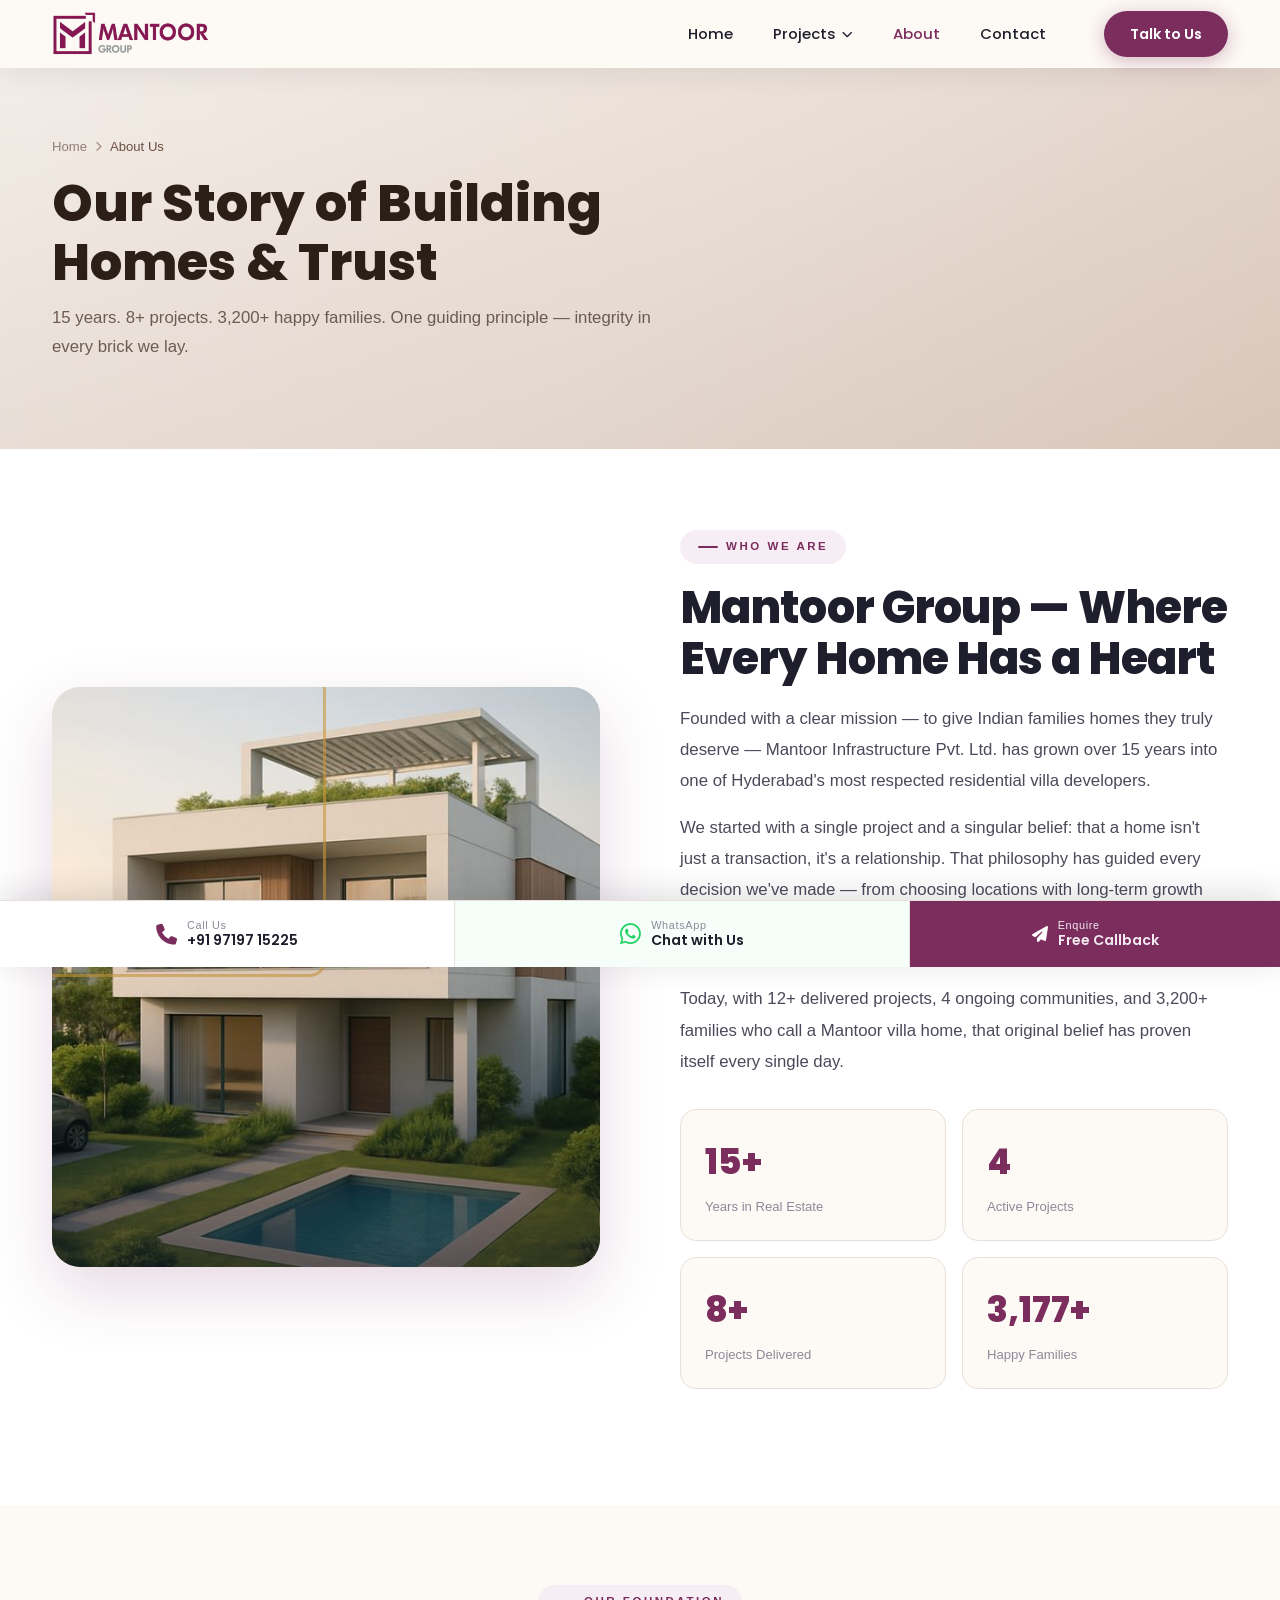
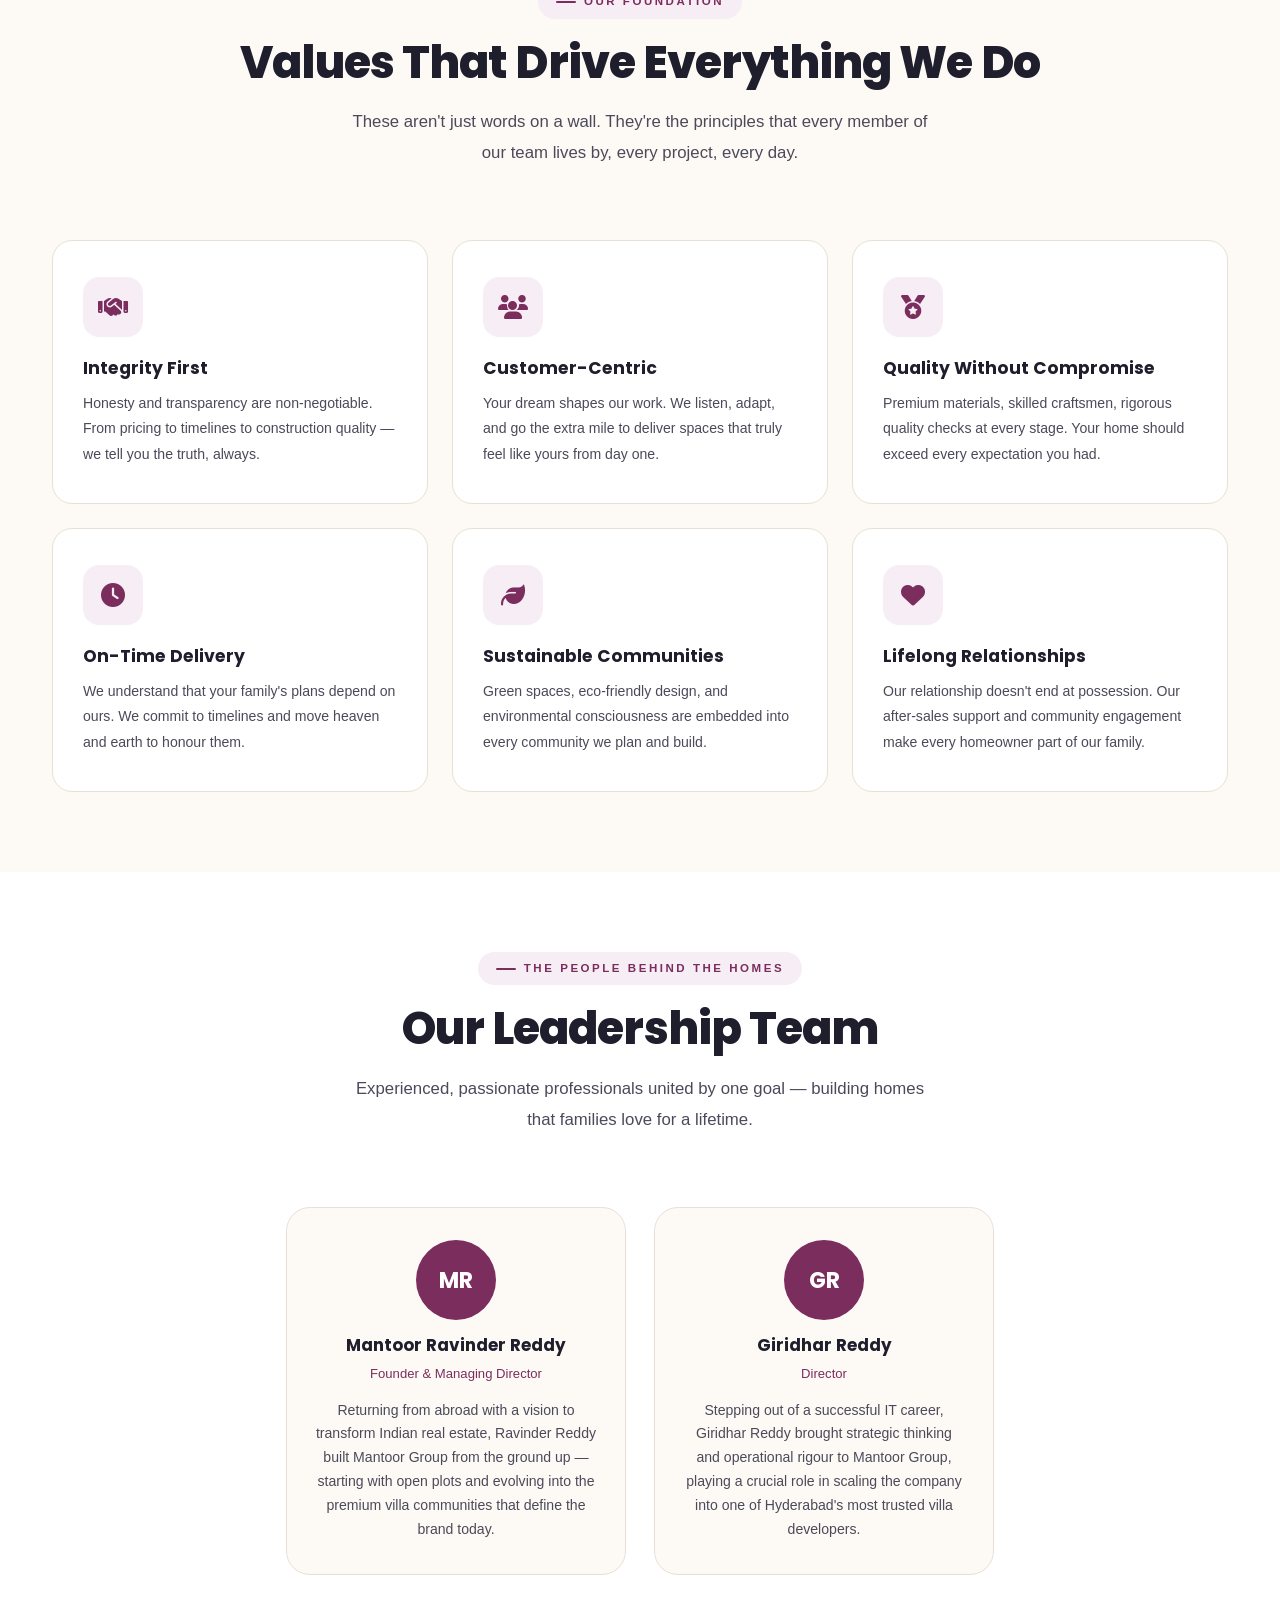
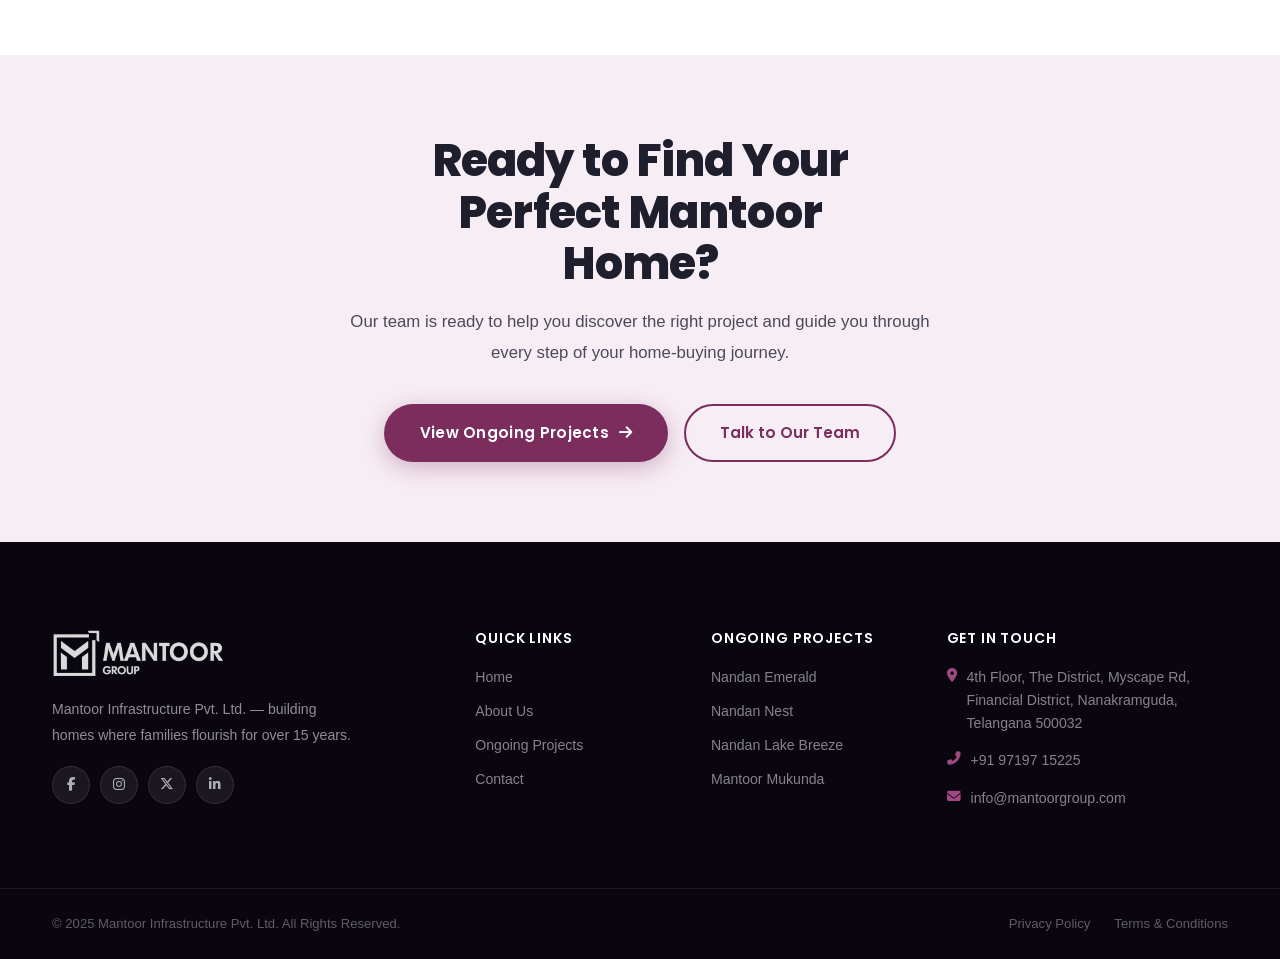
==== commit 1e9ee682: "Update project statistics in index and about pages to reflect current data; modify completed.html fo" ====
--- a/pages/about.html
+++ b/pages/about.html
@@ -62,7 +62,7 @@
     <div class="container inner-hero-content">
       <div class="breadcrumb"><a href="../index.html">Home</a> <i class="fas fa-chevron-right"></i> <span>About Us</span></div>
       <h1>Our Story of Building<br />Homes &amp; Trust</h1>
-      <p>15 years. 12+ projects. 3,200+ happy families. One guiding principle — integrity in every brick we lay.</p>
+      <p>15 years. 8+ projects. 3,200+ happy families. One guiding principle — integrity in every brick we lay.</p>
     </div>
   </section>
 
@@ -84,7 +84,7 @@
           <div class="about-stats-grid" style="margin-top:32px;">
             <div class="about-stat reveal"><span class="astat-num" data-target="15">0</span><span>+</span><p>Years in Real Estate</p></div>
             <div class="about-stat reveal"><span class="astat-num" data-target="4">0</span><p>Active Projects</p></div>
-            <div class="about-stat reveal"><span class="astat-num" data-target="12">0</span><span>+</span><p>Projects Delivered</p></div>
+            <div class="about-stat reveal"><span class="astat-num" data-target="8">0</span><span>+</span><p>Projects Delivered</p></div>
             <div class="about-stat reveal"><span class="astat-num" data-target="3200">0</span><span>+</span><p>Happy Families</p></div>
           </div>
         </div>
--- a/css/inner.css
+++ b/css/inner.css
@@ -95,6 +95,25 @@
   font-weight: 500;
 }
 .inner-hero-meta i { color: var(--color-gold-lt); font-size: 0.85rem; }
+.inner-hero-meta .rera-link {
+  color: var(--color-gold-lt);
+  text-decoration: underline;
+  font-weight: 500;
+}
+.inner-hero--light .inner-hero-meta .rera-link {
+  color: #A69080;
+}
+.highlight-item .rera-link {
+  display: block;
+  margin-top: 6px;
+  font-size: 0.82rem;
+  font-weight: 500;
+  color: var(--color-primary);
+  text-decoration: underline;
+}
+.highlight-item .rera-link:hover {
+  color: var(--color-primary-dark, #1a4060);
+}
 
 /* ─── INNER HERO — LIGHT VARIANT (Upcoming / Completed) ─── */
 /* Base color: #A69080 (warm taupe). Tints derived: 90%→#EEE7E2, 70%→#D4C5BB, full→#A69080 */
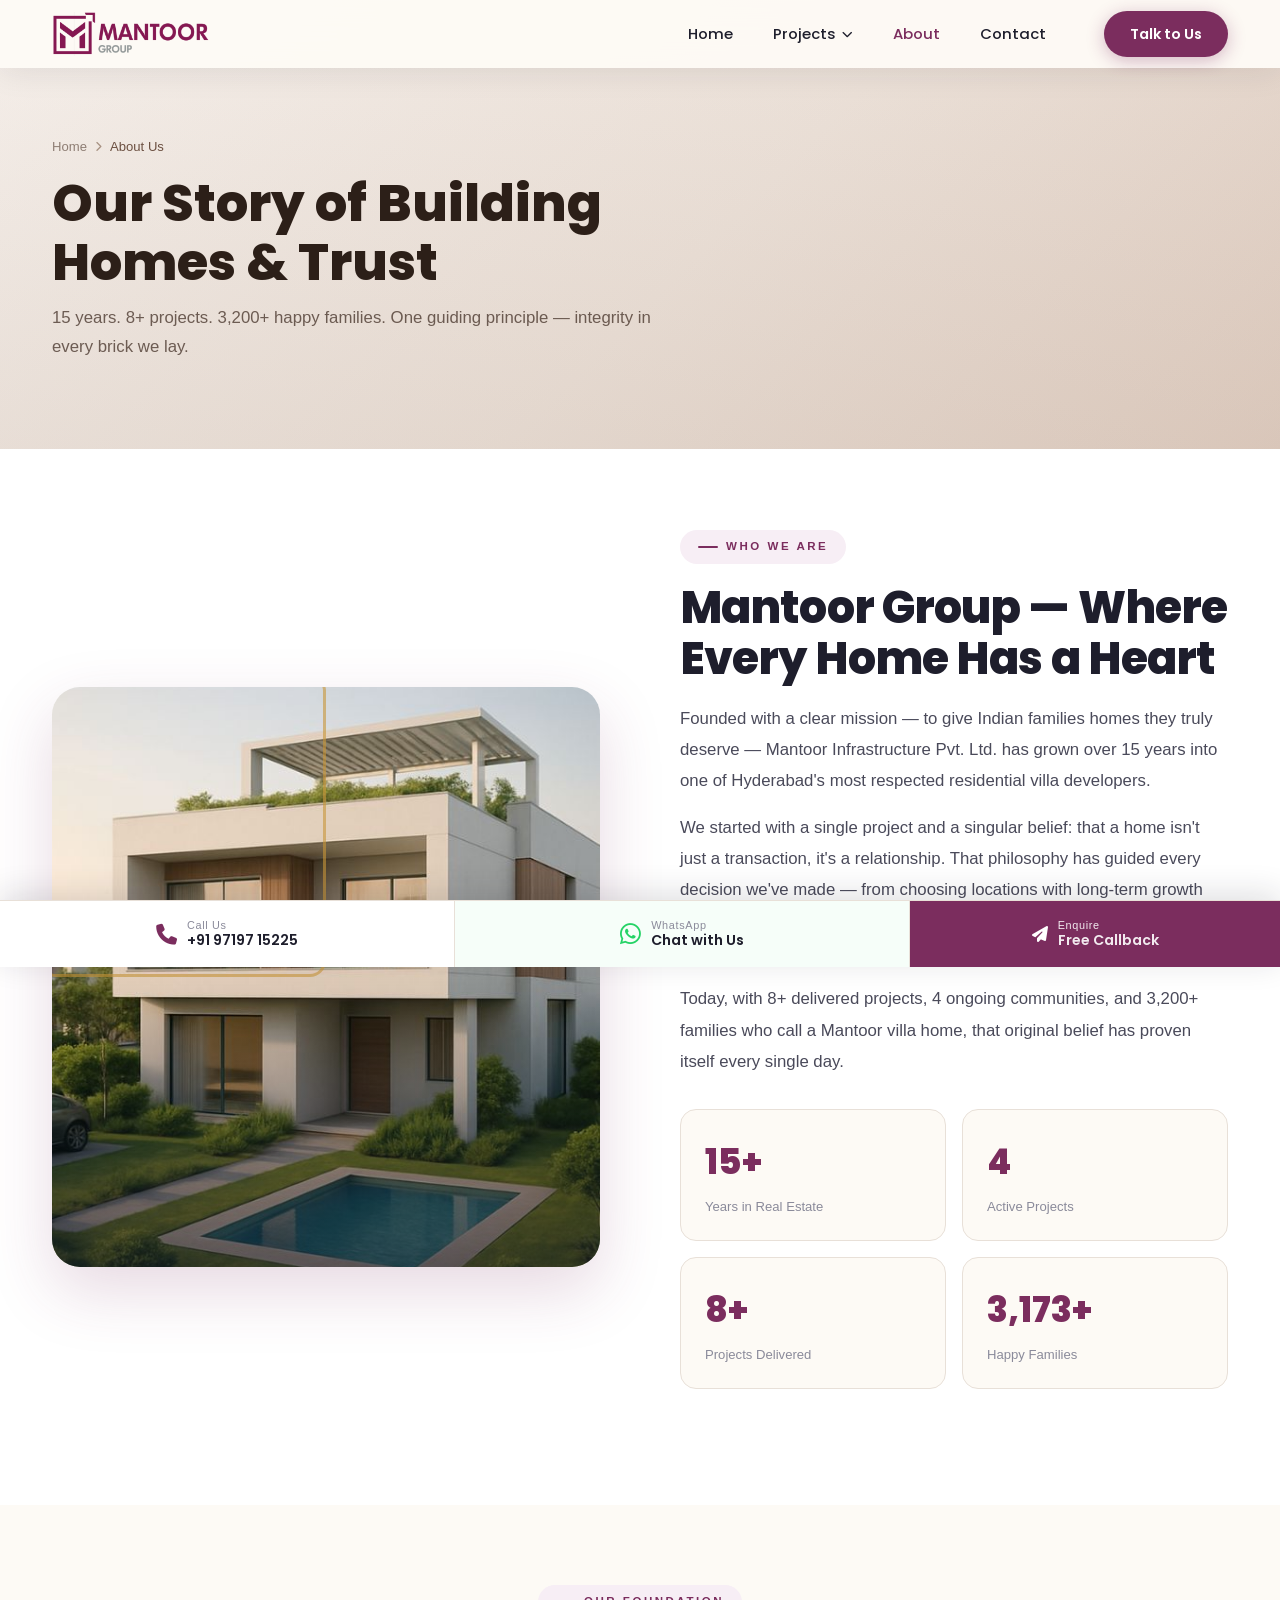
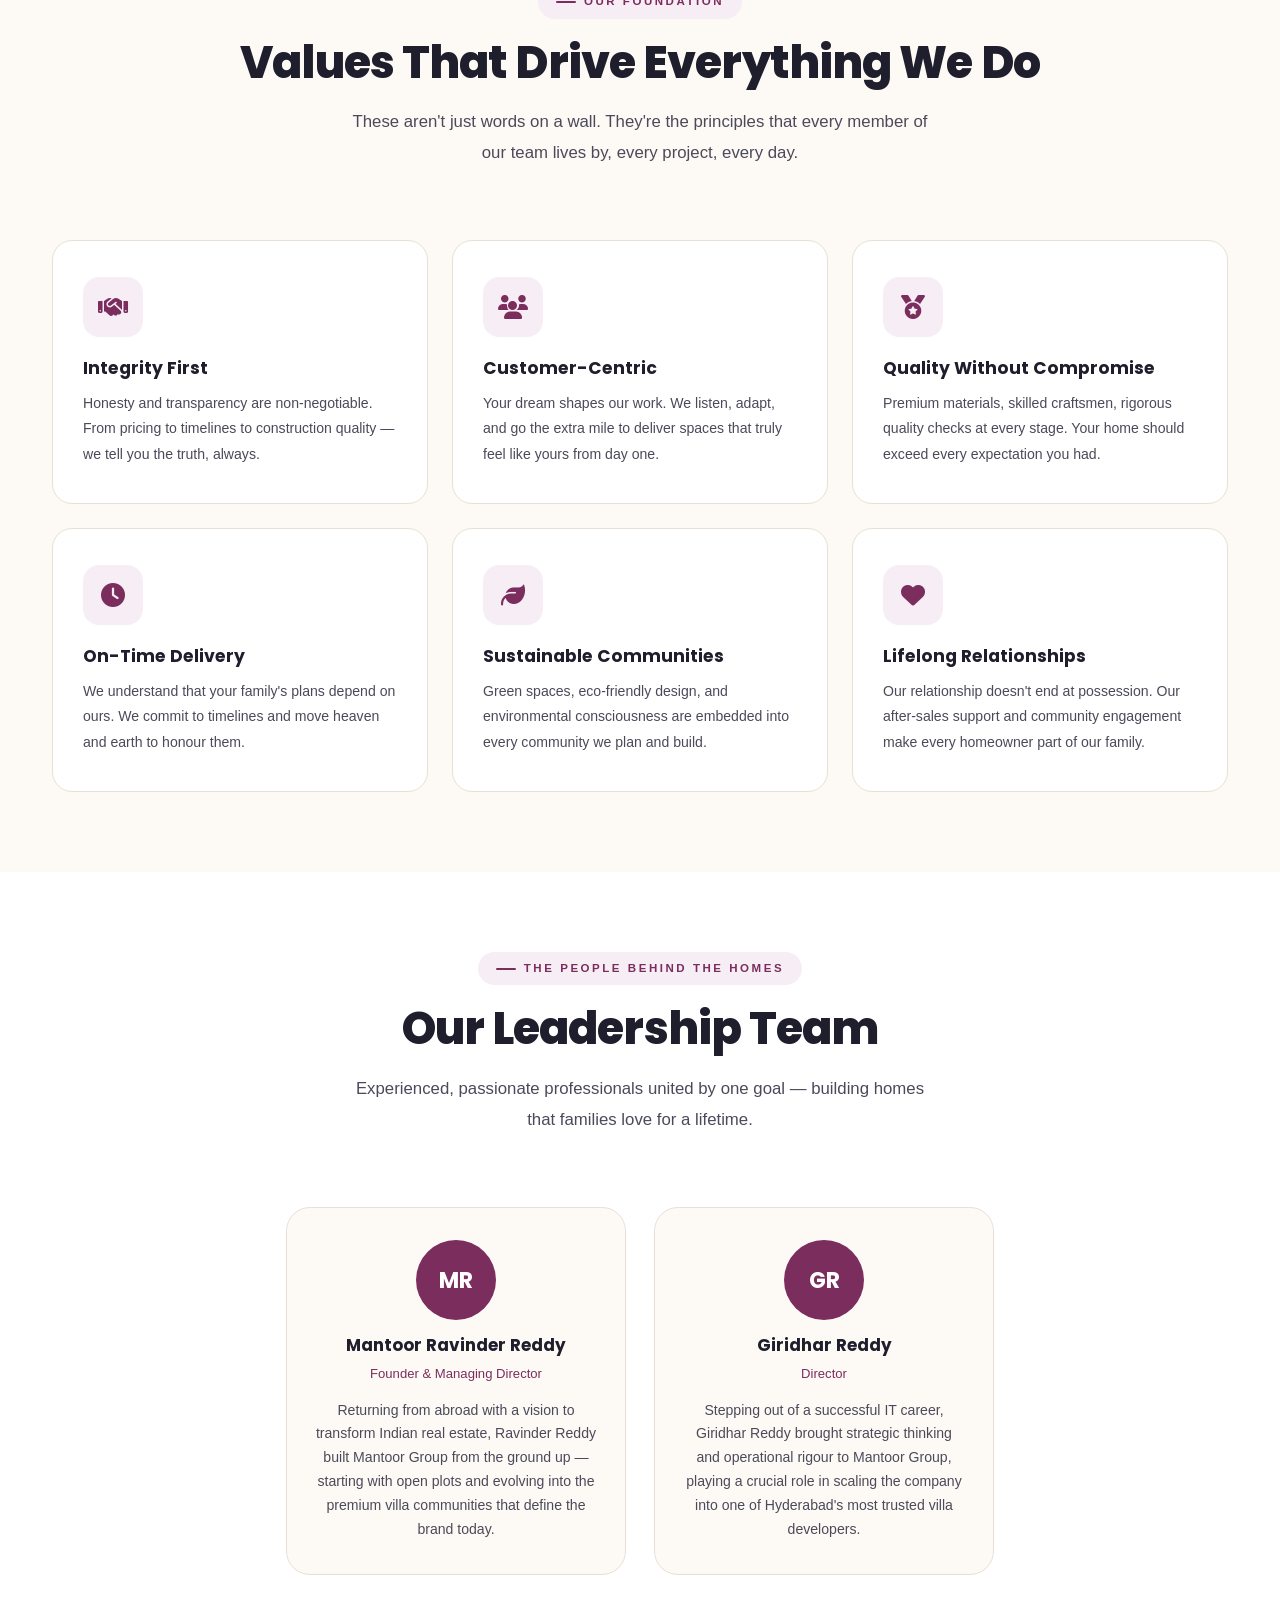
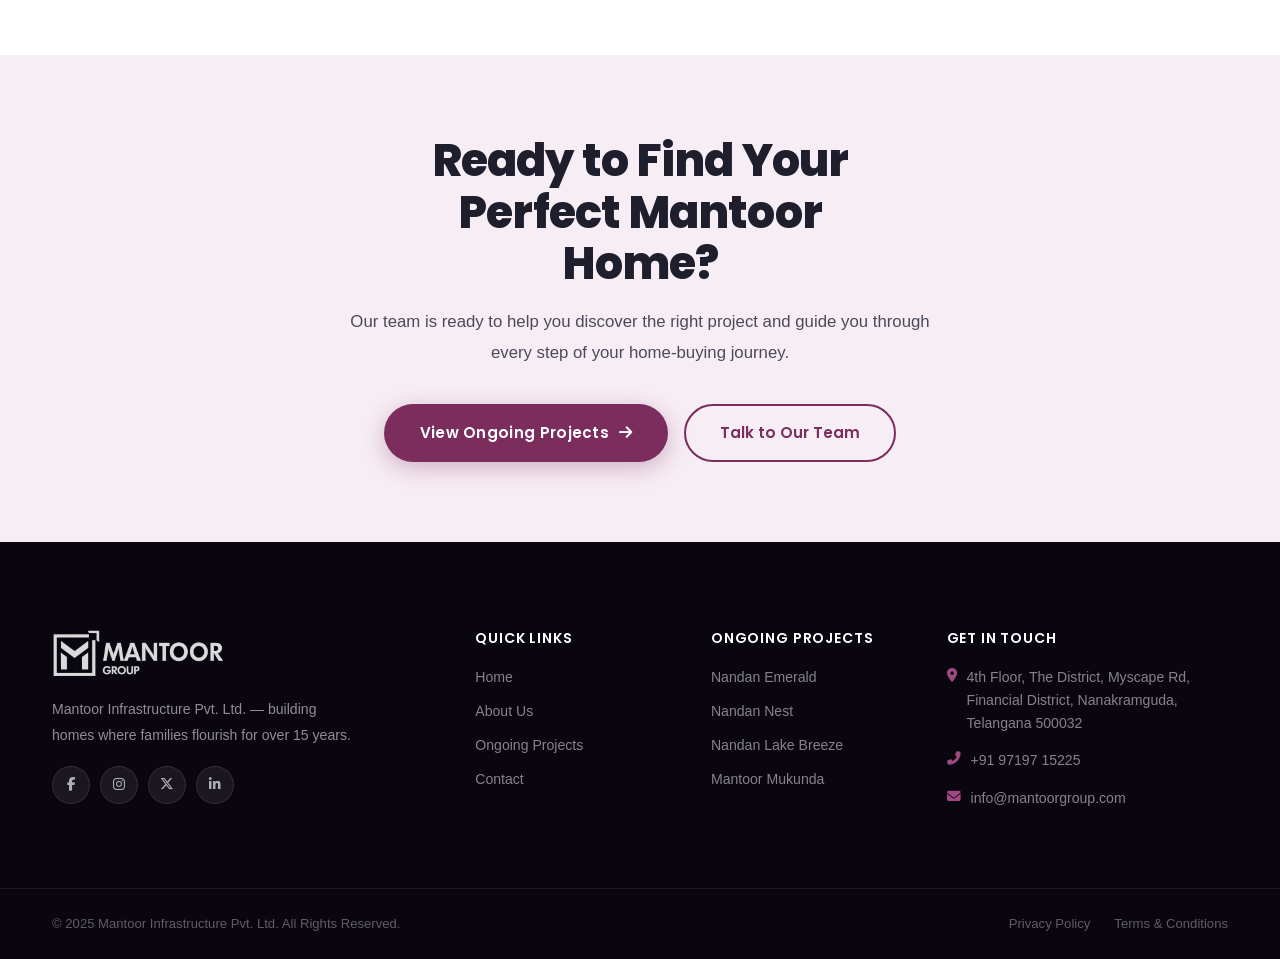
==== commit 5728b5ca: "Update HTML structure and styles across multiple pages; enhance image handling in CSS, and modify pr" ====
--- a/pages/about.html
+++ b/pages/about.html
@@ -80,7 +80,7 @@
           <h2 class="section-title">Mantoor Group — Where Every Home Has a Heart</h2>
           <p class="section-desc">Founded with a clear mission — to give Indian families homes they truly deserve — Mantoor Infrastructure Pvt. Ltd. has grown over 15 years into one of Hyderabad's most respected residential villa developers.</p>
           <p class="section-desc" style="margin-top:16px;">We started with a single project and a singular belief: that a home isn't just a transaction, it's a relationship. That philosophy has guided every decision we've made — from choosing locations with long-term growth potential, to selecting materials that last generations, to supporting homeowners long after they receive their keys.</p>
-          <p class="section-desc" style="margin-top:16px;">Today, with 12+ delivered projects, 4 ongoing communities, and 3,200+ families who call a Mantoor villa home, that original belief has proven itself every single day.</p>
+          <p class="section-desc" style="margin-top:16px;">Today, with 8+ delivered projects, 4 ongoing communities, and 3,200+ families who call a Mantoor villa home, that original belief has proven itself every single day.</p>
           <div class="about-stats-grid" style="margin-top:32px;">
             <div class="about-stat reveal"><span class="astat-num" data-target="15">0</span><span>+</span><p>Years in Real Estate</p></div>
             <div class="about-stat reveal"><span class="astat-num" data-target="4">0</span><p>Active Projects</p></div>
--- a/css/style.css
+++ b/css/style.css
@@ -1069,6 +1069,16 @@
   transition: transform 0.7s ease;
 }
 .project-card:hover .project-img-bg { transform: scale(1.08); }
+.project-card-img img[src=""] {
+  position: absolute;
+  inset: 0;
+  width: 100%;
+  height: 100%;
+  object-fit: contain;
+  background: #243048;
+  transition: transform 0.7s ease;
+}
+.project-card:hover img[src=""] { transform: scale(1.02); }
 
 /* Project image backgrounds */
 .proj-bg-1 {
--- a/css/inner.css
+++ b/css/inner.css
@@ -115,6 +115,20 @@
   color: var(--color-primary-dark, #1a4060);
 }
 
+/* Empty-src placeholders — show alt text until project images are added */
+img[src=""] {
+  background: #e8e4df;
+  object-fit: contain;
+  text-align: center;
+}
+.inner-hero > img[src=""] {
+  background: #1a2840;
+}
+.gallery-main img[src=""],
+.gallery-thumb img[src=""] {
+  background: #e8e4df;
+}
+
 /* ─── INNER HERO — LIGHT VARIANT (Upcoming / Completed) ─── */
 /* Base color: #A69080 (warm taupe). Tints derived: 90%→#EEE7E2, 70%→#D4C5BB, full→#A69080 */
 .inner-hero--light {
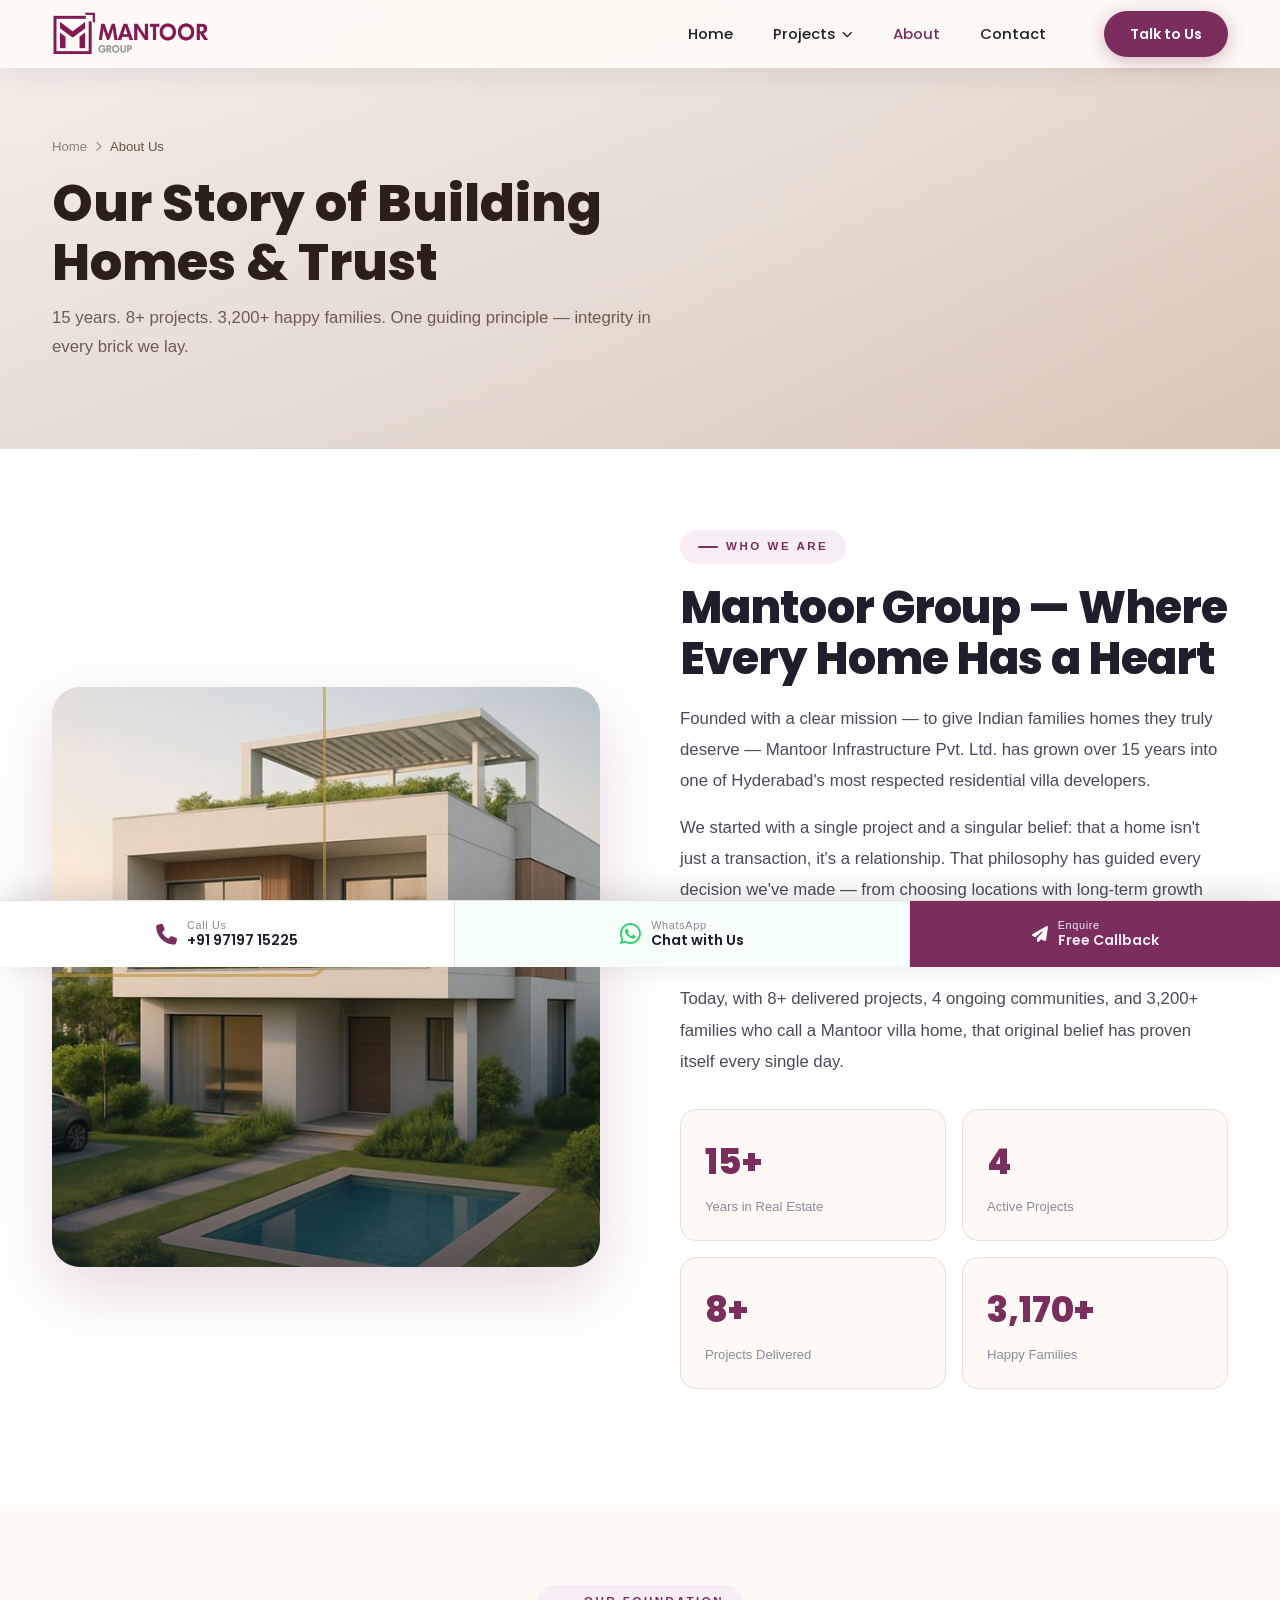
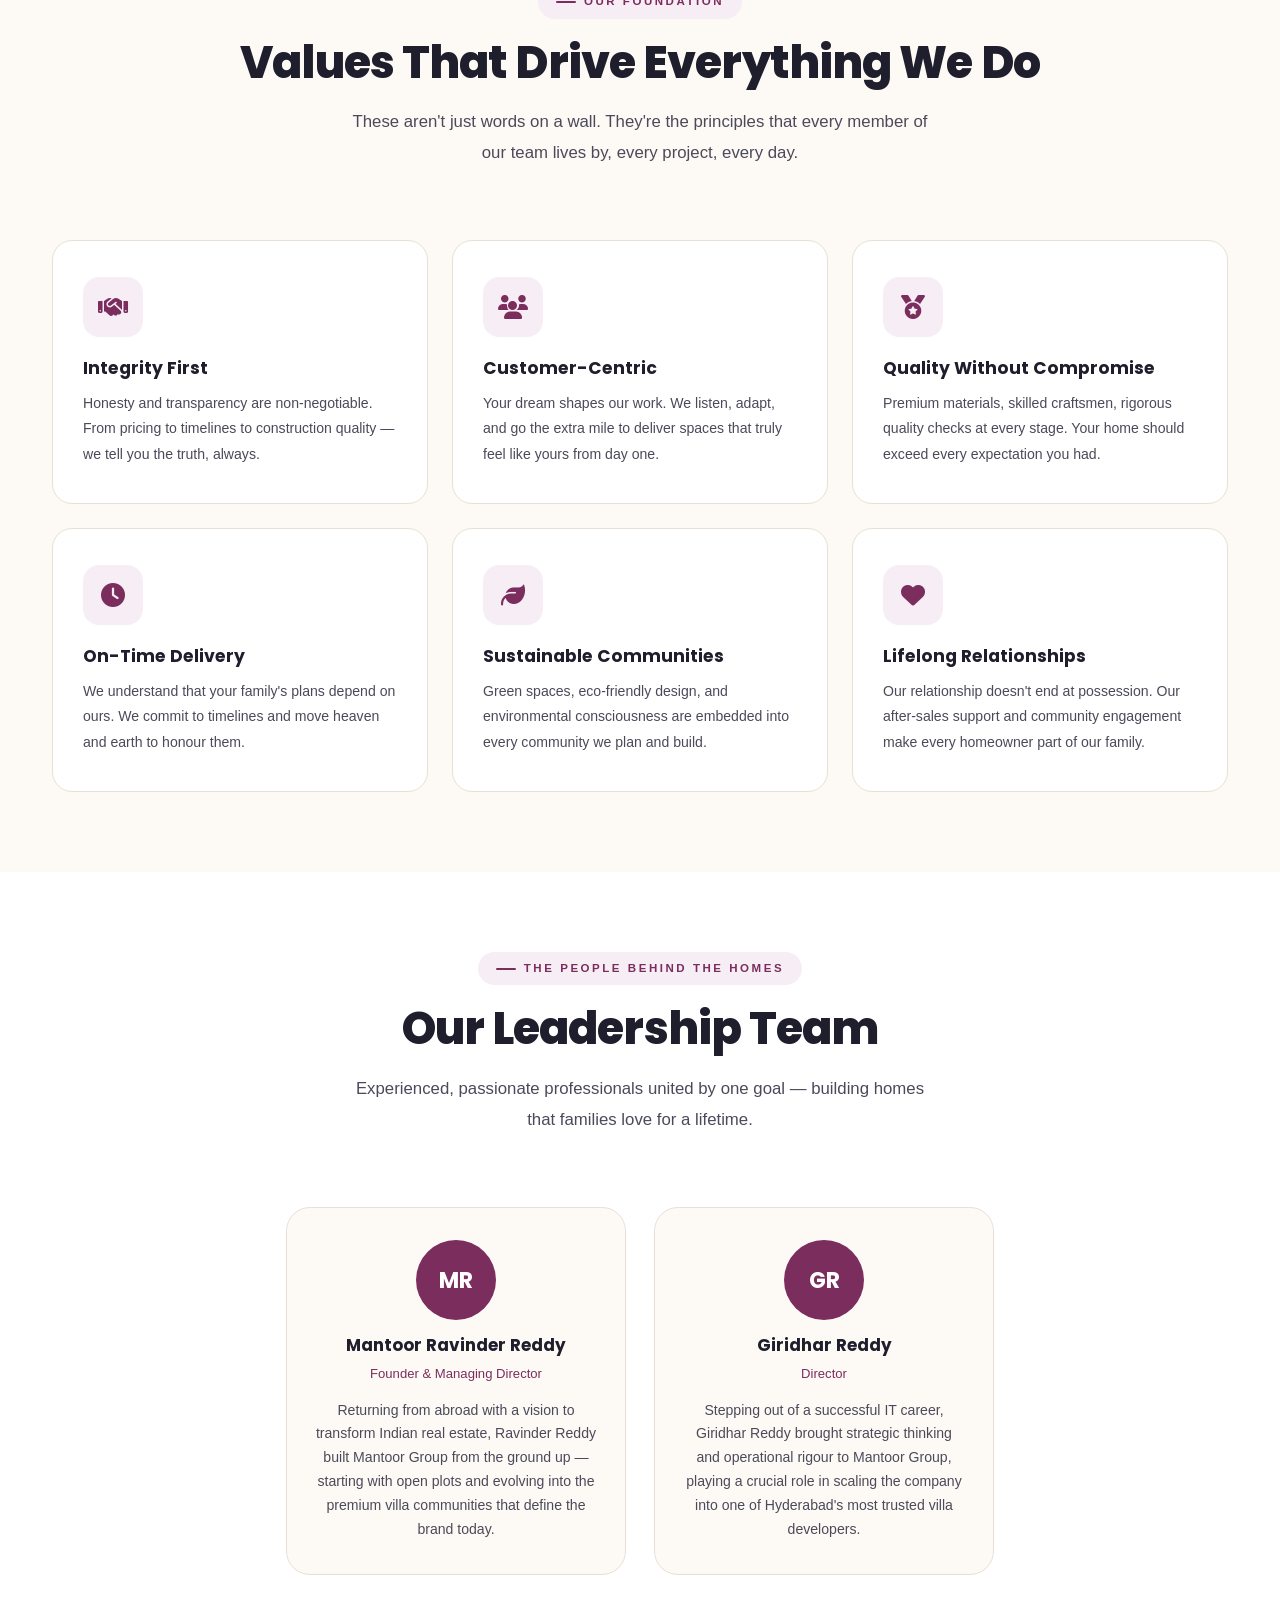
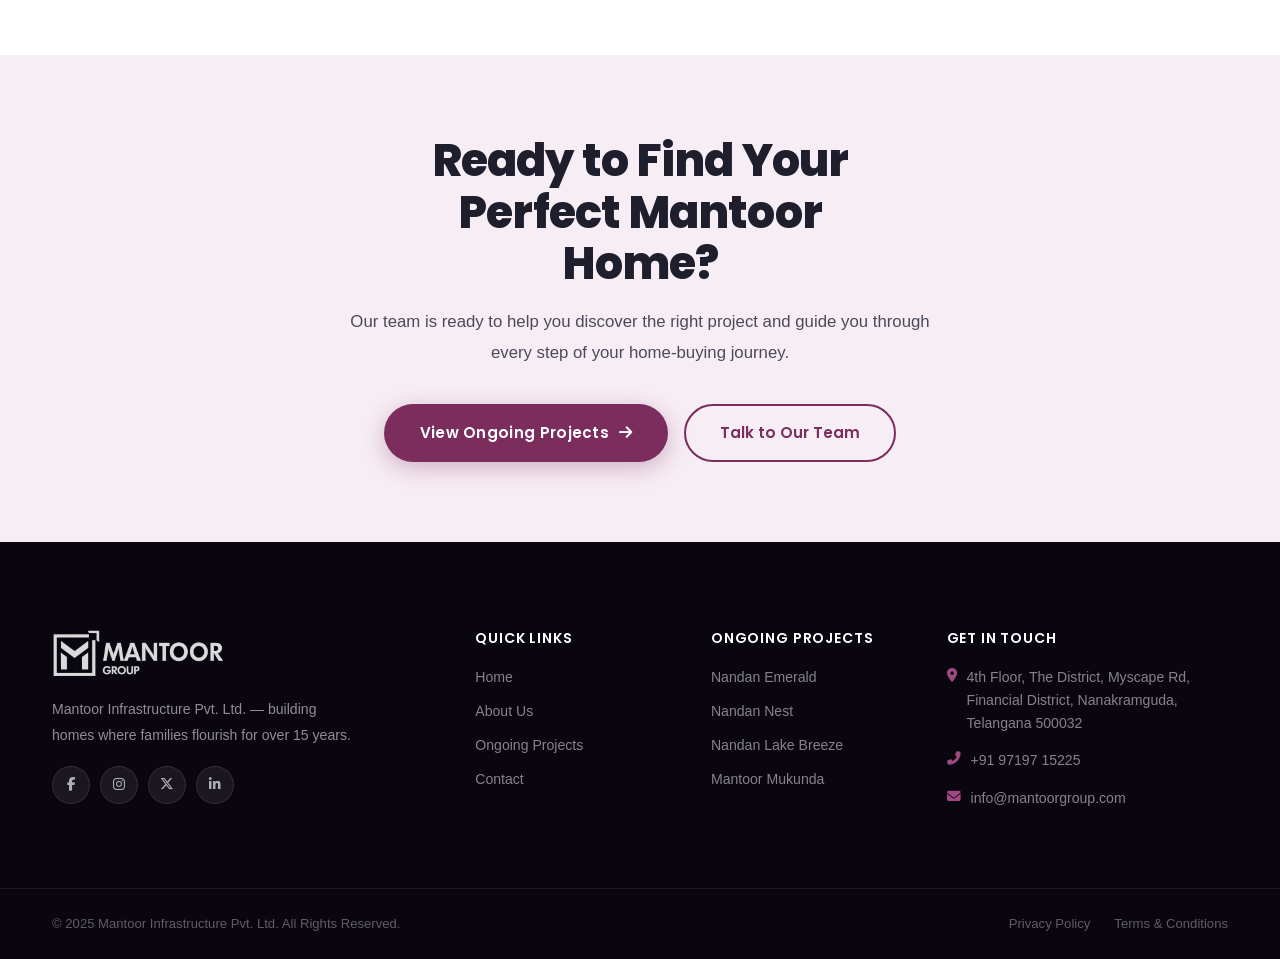
==== commit 472e9bda: "Refactor ongoing projects section in index.html to streamline structure; replace project cards with " ====
--- a/pages/about.html
+++ b/pages/about.html
@@ -154,7 +154,7 @@
         <a href="../index.html"><img src="../images/mantoor-logo.png" alt="Mantoor Group" class="footer-logo" /></a>
         <p>Mantoor Infrastructure Pvt. Ltd. — building homes where families flourish for over 15 years.</p>
         <div class="footer-social">
-          <a href="https://facebook.com/mantoorgrouphyd" target="_blank"><i class="fab fa-facebook-f"></i></a>
+          <a href="https://www.facebook.com/profile.php?id=100093069050071" target="_blank"><i class="fab fa-facebook-f"></i></a>
           <a href="https://instagram.com/mantoor.group/" target="_blank"><i class="fab fa-instagram"></i></a>
           <a href="https://x.com/MantoorGroupHyd" target="_blank"><i class="fab fa-x-twitter"></i></a>
           <a href="https://linkedin.com/company/mantoorgroup/" target="_blank"><i class="fab fa-linkedin-in"></i></a>
--- a/css/style.css
+++ b/css/style.css
@@ -1214,6 +1214,148 @@
   transform: translateX(4px);
 }
 
+.project-card-actions {
+  display: flex;
+  flex-wrap: wrap;
+  align-items: center;
+  gap: 10px;
+}
+
+.project-brochure-btn {
+  display: inline-flex;
+  align-items: center;
+  gap: 8px;
+  font-family: var(--font-heading);
+  font-size: 0.85rem;
+  font-weight: 700;
+  color: var(--color-gold-lt);
+  background: rgba(201,150,58,0.12);
+  padding: 10px 18px;
+  border-radius: 100px;
+  border: 1.5px solid rgba(201,150,58,0.35);
+  cursor: pointer;
+  transition: var(--transition);
+}
+.project-brochure-btn i { font-size: 0.78rem; }
+.project-brochure-btn:hover {
+  background: var(--color-gold);
+  color: var(--color-dark);
+  border-color: var(--color-gold);
+}
+
+/* Brochure lead modal */
+.brochure-modal {
+  position: fixed;
+  inset: 0;
+  z-index: 1200;
+  display: flex;
+  align-items: center;
+  justify-content: center;
+  padding: 24px 16px;
+  opacity: 0;
+  visibility: hidden;
+  pointer-events: none;
+  transition: opacity 0.28s ease, visibility 0.28s ease;
+}
+.brochure-modal.open {
+  opacity: 1;
+  visibility: visible;
+  pointer-events: auto;
+}
+.brochure-modal-backdrop {
+  position: absolute;
+  inset: 0;
+  background: rgba(13, 22, 40, 0.72);
+  backdrop-filter: blur(4px);
+}
+.brochure-modal-panel {
+  position: relative;
+  width: min(480px, 100%);
+  max-height: min(92vh, 760px);
+  overflow-y: auto;
+  background: var(--color-white);
+  border-radius: 24px;
+  padding: 36px 32px 28px;
+  box-shadow: var(--shadow-lg);
+  border: 1px solid var(--color-border);
+  transform: translateY(16px) scale(0.98);
+  transition: transform 0.28s ease;
+}
+.brochure-modal.open .brochure-modal-panel {
+  transform: translateY(0) scale(1);
+}
+.brochure-modal-close {
+  position: absolute;
+  top: 16px;
+  right: 16px;
+  width: 36px;
+  height: 36px;
+  border: none;
+  border-radius: 50%;
+  background: var(--color-bg-alt);
+  color: var(--color-text-mid);
+  cursor: pointer;
+  display: flex;
+  align-items: center;
+  justify-content: center;
+  transition: var(--transition);
+}
+.brochure-modal-close:hover {
+  background: var(--color-primary);
+  color: white;
+}
+.brochure-modal-header { margin-bottom: 22px; padding-right: 28px; }
+.brochure-modal-label {
+  display: inline-block;
+  font-size: 0.72rem;
+  font-weight: 700;
+  letter-spacing: 0.08em;
+  text-transform: uppercase;
+  color: var(--color-primary);
+  margin-bottom: 8px;
+}
+.brochure-modal-header h3 {
+  font-size: 1.45rem;
+  color: var(--color-text);
+  margin-bottom: 8px;
+}
+.brochure-modal-sub {
+  font-size: 0.9rem;
+  color: var(--color-text-mid);
+  line-height: 1.55;
+}
+.brochure-form { display: flex; flex-direction: column; gap: 16px; }
+.brochure-form .form-group textarea {
+  width: 100%;
+  padding: 15px 20px;
+  border: 1.5px solid var(--color-border);
+  border-radius: var(--radius-sm);
+  font-family: var(--font-body);
+  font-size: 0.95rem;
+  color: var(--color-text);
+  background: var(--color-bg);
+  outline: none;
+  resize: vertical;
+  min-height: 88px;
+  transition: var(--transition);
+}
+.brochure-form .form-group textarea:focus {
+  border-color: var(--color-primary);
+  background: white;
+  box-shadow: 0 0 0 4px rgba(123,45,94,0.09);
+}
+.brochure-form .form-group input[readonly] {
+  background: var(--color-bg-alt);
+  color: var(--color-text-mid);
+  cursor: default;
+}
+.brochure-submit {
+  display: inline-flex;
+  align-items: center;
+  gap: 10px;
+  margin-top: 4px;
+}
+
 .projects-cta-row {
   display: flex;
   align-items: center;
